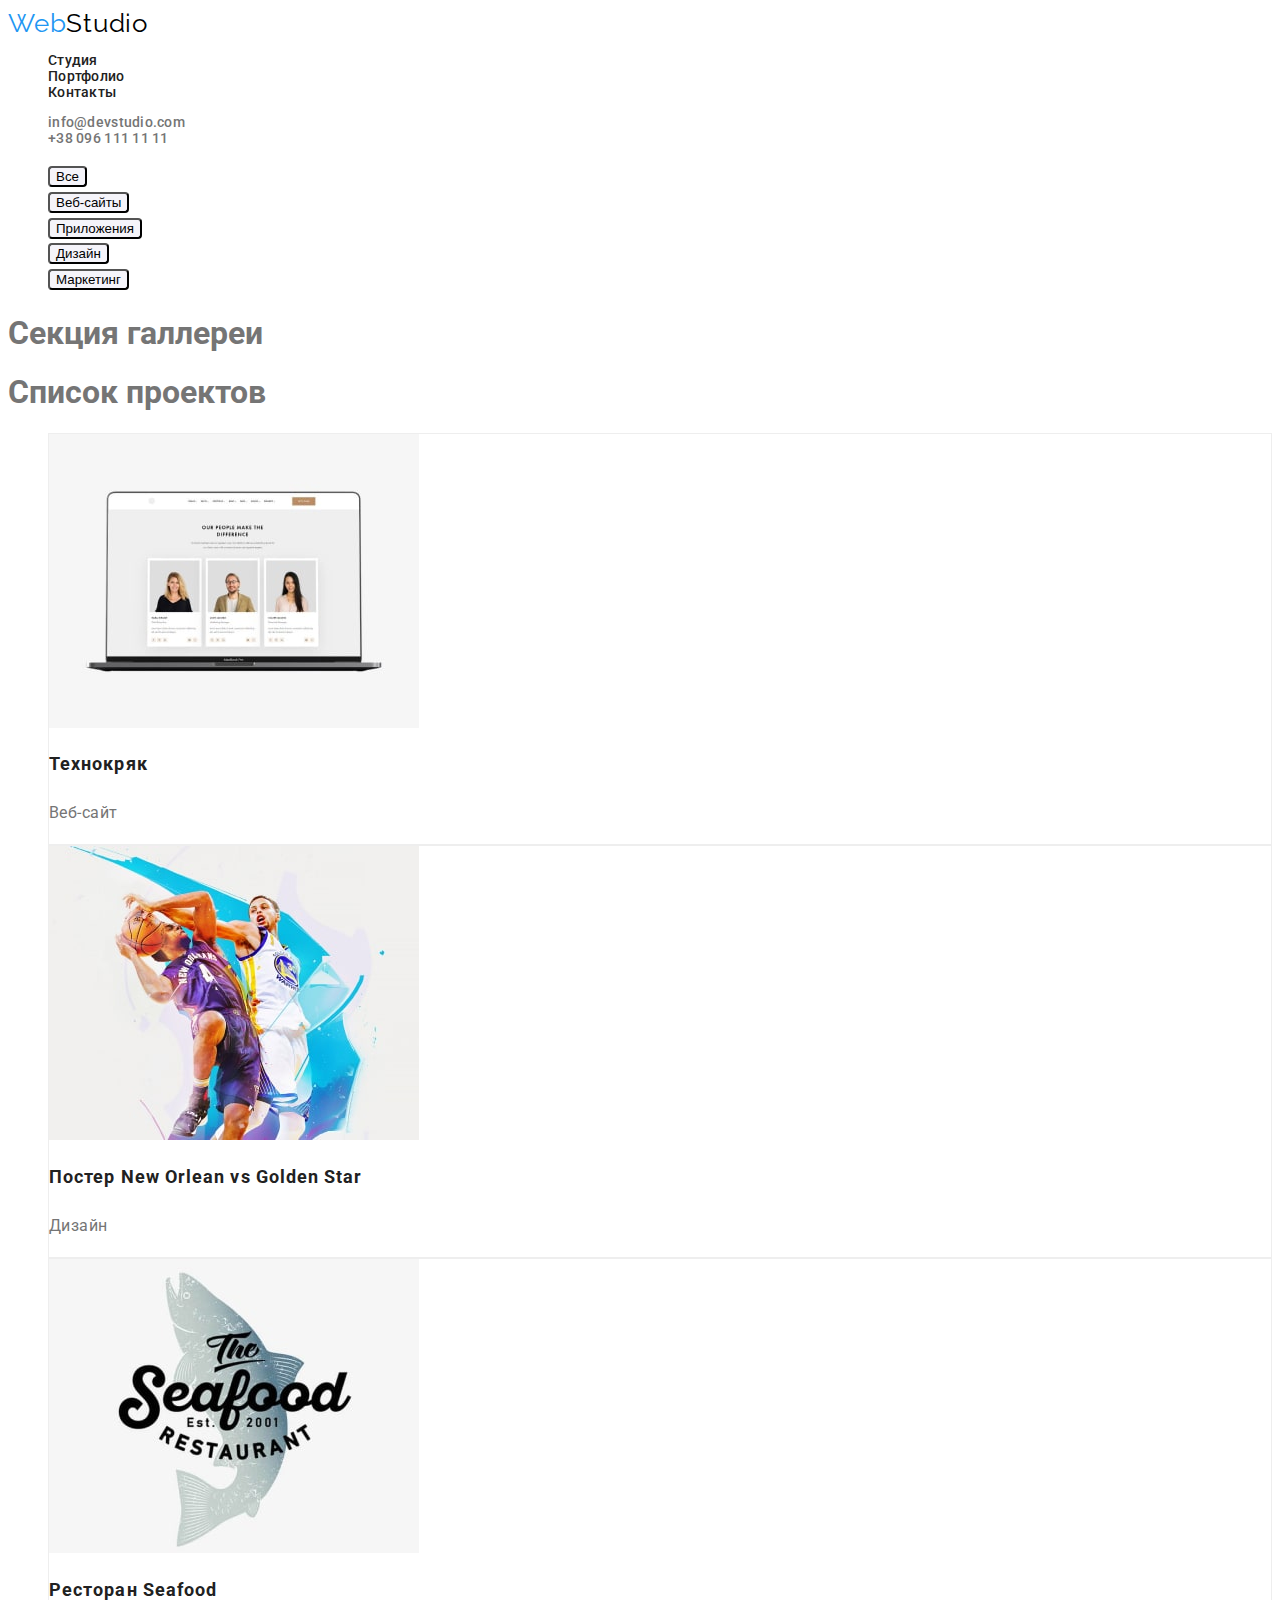
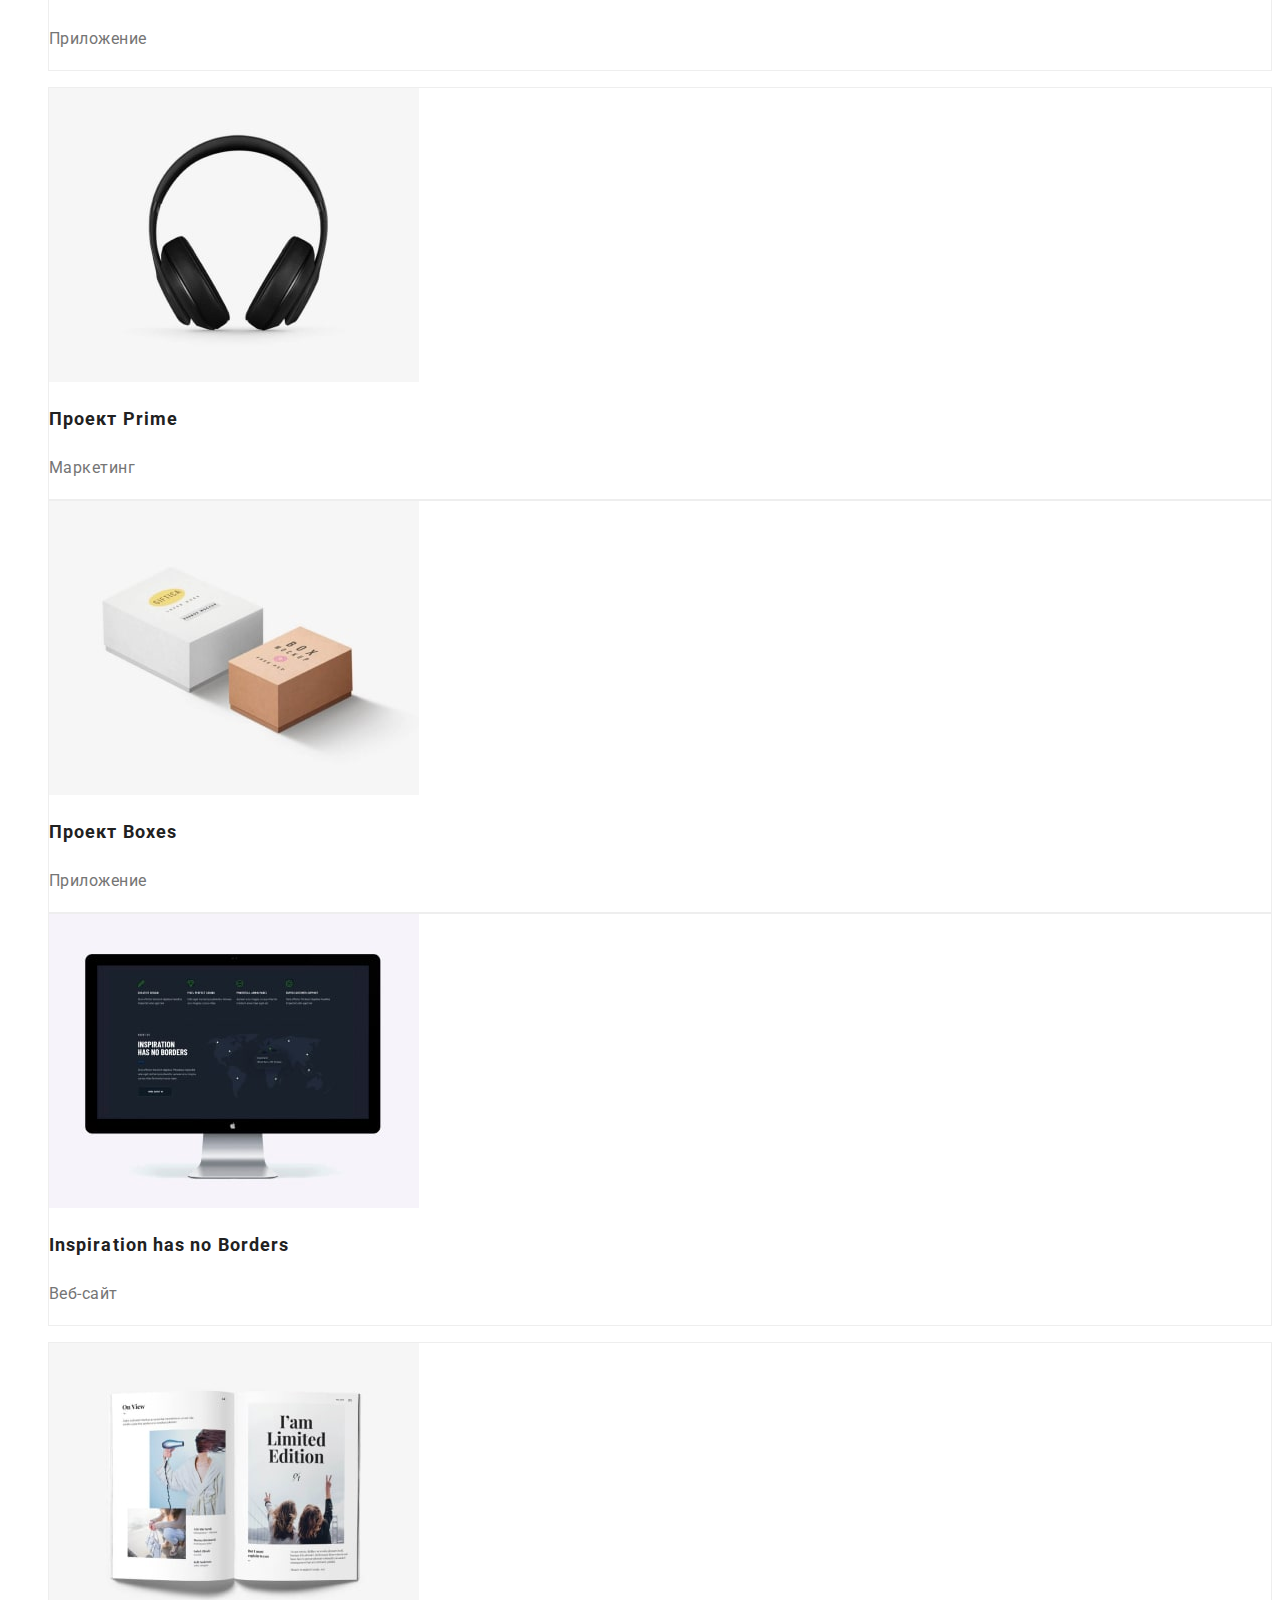
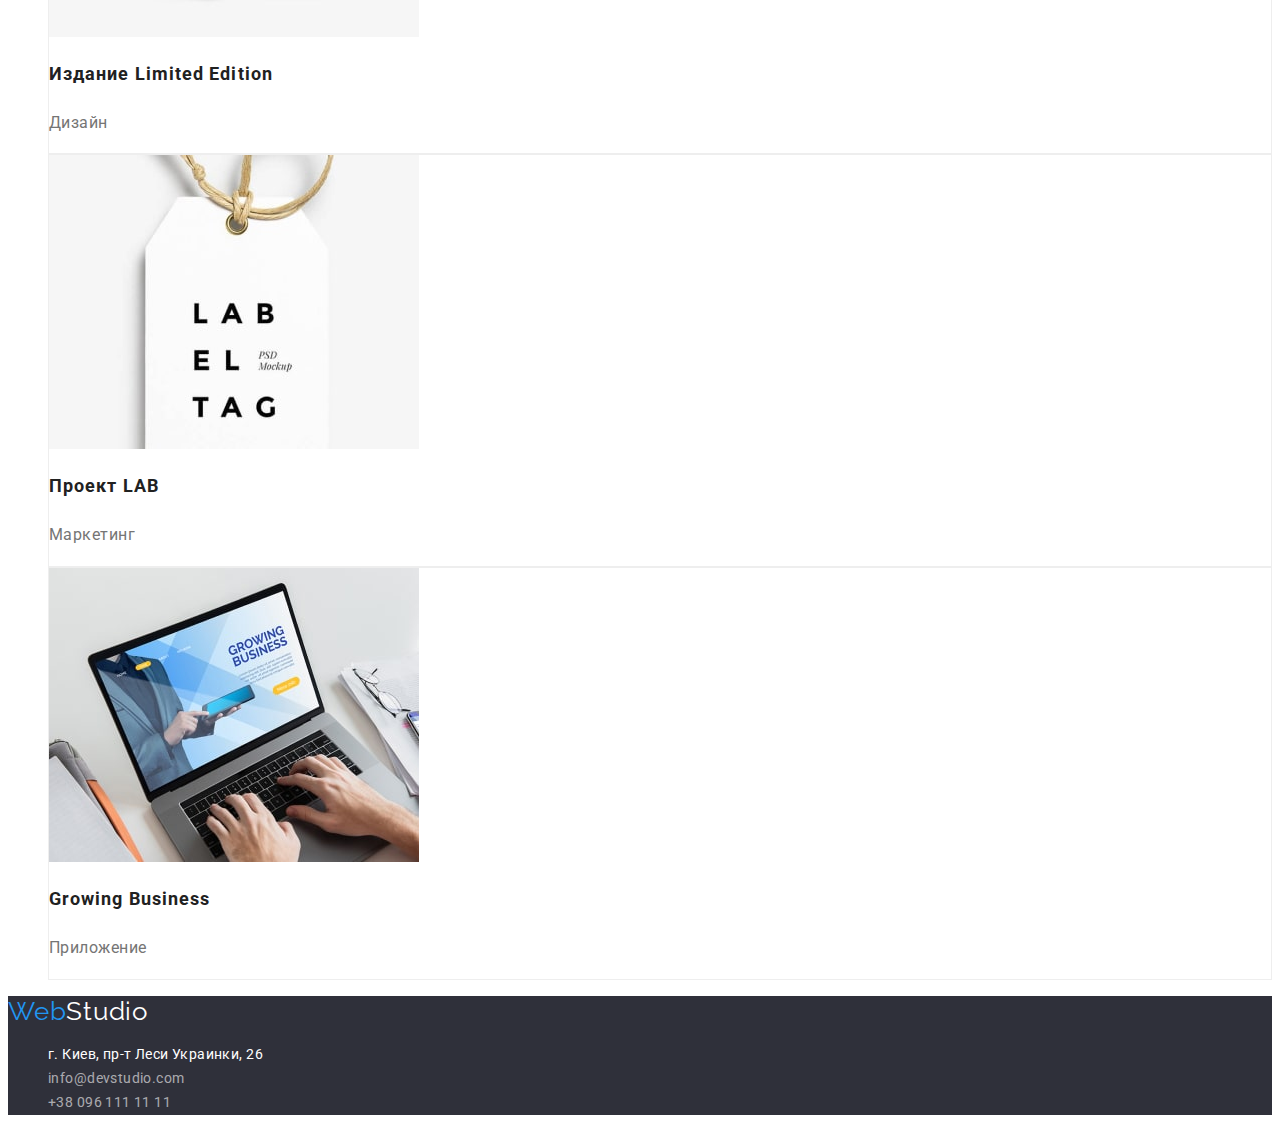
==== portfolio.html @ 2883ac72 "Add files via upload" ====
<!DOCTYPE html>
<html lang="ru">
<head>
    <meta charset="UTF-8">
    <meta http-equiv="X-UA-Compatible" content="IE=edge">
    <meta name="viewport" content="width=device-width, initial-scale=1.0">
    <link rel="preconnect" href="https://fonts.googleapis.com">
    <link rel="preconnect" href="https://fonts.gstatic.com" crossorigin>
    <link href="https://fonts.googleapis.com/css2?family=Raleway:wght@700&family=Roboto:wght@400;500;700;900&display=swap"
        rel="stylesheet">
    <link rel="stylesheet" href="./css/styles.css" />
    <title>Document</title>
</head>
<body>
    <header class="heder">
    
        <a class="logo-web">Web<span class="logo-studio">Studio</span></a>
        <nav class="heder-nav">
            <ul class="heder-list">
                <li class="heder-item"><a href="./index.html">Студия</a></li>
                <li class="heder-item"><a href="./portfolio.html">Портфолио</a></li>
                <li class="heder-item"><a href="">Контакты</a></li>
            </ul>
        </nav>
        <ul class="heder-link">
            <li class="heder-link-item"> <a href="mailto:info@devstudio.com">info@devstudio.com</a> </li>
            <li class="heder-link-item"> <a href="tel:+380961111111">+38 096 111 11 11</a> </li>
        </ul>
    
    
    </header>
    <main>
        <section class="section-option">
        <ul class="option-list">
            <li class="option-item"><button class="option-btn" type="button">Все</button></li>
            <li class="option-item"><button class="option-btn" type="button">Веб-сайты</button></li>
            <li class="option-item"><button class="option-btn" type="button">Приложения</button></li>
            <li class="option-item"><button class="option-btn" type="button">Дизайн</button></li>
            <li class="option-item"><button class="option-btn" type="button">Маркетинг</button></li>
        </ul>

        <h1 class="section-gallery">Секция галлереи</h1>
          <h1 class="gallery-pre-title">Список проектов</h1>
          <ul class="gallery-list">
              <li class="gallery-item">
                  <img src="./images/img8.jpg" alt=""  width="370" height="294">
                      <h2 class="gallery-title">Технокряк</h2>
                      <p class="gallery-text">Веб-сайт</p>
              </li>
              <li class="gallery-item">
                  <img src="./images/img9.jpg" alt=""  width="370" height="294">
                      <h2 class="gallery-title">Постер New Orlean vs Golden Star</h2>
                      <p class="gallery-text">Дизайн</p>
              </li>
              <li class="gallery-item">
                  <img src="./images/img10.jpg" alt=""  width="370" height="294">
                      <h2 class="gallery-title">Ресторан Seafood</h2>
                      <p class="gallery-text">Приложение</p>
              </li>
          </ul>

          <ul class="gallery-list">
              <li class="gallery-item">
                  <img src="./images/img11.jpg" alt=""  width="370" height="294">
                      <h2 class="gallery-title">Проект Prime</h2>
                      <p class="gallery-text">Маркетинг</p>
              </li>
              <li class="gallery-item">
                  <img src="./images/img12.jpg" alt=""  width="370" height="294">
                      <h2 class="gallery-title">Проект Boxes</h2>
                      <p class="gallery-text">Приложение</p>
              </li>
              <li class="gallery-item">
                  <img src="./images/img13.jpg" alt=""  width="370" height="294">
                      <h2 class="gallery-title">Inspiration has no Borders</h2>
                      <p class="gallery-text">Веб-сайт</p>
              </li>
          </ul>
          
          <ul class="gallery-list">
              <li class="gallery-item">
                  <img src="./images/img14.jpg" alt=""  width="370" height="294">
                  <h2 class="gallery-title">Издание Limited Edition</h2>
                  <p class="gallery-text">Дизайн</p>
              </li>
              <li class="gallery-item">
                  <img src="./images/img15.jpg" alt=""  width="370" height="294">
                  <h2 class="gallery-title">Проект LAB</h2>
                  <p class="gallery-text">Маркетинг</p>
              </li>
              <li class="gallery-item">
                  <img src="./images/img16.jpg" alt=""  width="370" height="294">
                  <h2 class="gallery-title">Growing Business</h2>
                  <p class="gallery-text">Приложение</p>
              </li>
          </ul>
        </h1>
        </section>
    </main>
    <footer class="footer">
    
        <a class="logo-web">Web<span class="logo-studio-footer">Studio</span></a>
        <ul class="footer-list">
            <li class="footer-item-maps"><a href="https://goo.gl/maps/jYuZfgV96XSUUm6t8">г. Киев, пр-т Леси Украинки, 26</a></li>
            <li class="footer-item"><a href="mailto:info@devstudio.com" class="mail">info@devstudio.com</a></li>
            <li class="footer-item"><a href="tel:+380961111111" class="tel">+38 096 111 11 11</a></li>
    
        </ul>
    
    </footer>
</body>
</html>
---- css/styles.css ----
:root {
  --main-color-white-: white;
  --main-color-black-: #212121;
  --main-color-blue-: #2196f3;
}
body {
  font-family: "Roboto", sans-serif;
  color: #757575;
}
a {
  color: unset;
  text-decoration: none;
}
ul {
  list-style: none;
}
.heder {
  background: var(--main-color-white-);
}
.logo-web {
  font-family: Raleway;
  font-size: 26px;
  line-height: 1.19;

  letter-spacing: 0.03em;

  color: var(--main-color-blue-);
}
.logo-studio {
  font-family: Raleway;
  font-size: 26px;
  line-height: 1.19;

  letter-spacing: 0.03em;

  color: black;
}
.logo-studio-footer {
  font-family: Raleway;
  font-size: 26px;
  line-height: 1.19;

  letter-spacing: 0.03em;

  color: var(--main-color-white-);
}
.heder-nav {
}
.heder-list {
  font-weight: 500;
  font-size: 14px;
  line-height: 1.14;
  letter-spacing: 0.02em;
  color: var(--main-color-black-);
}
.heder-item:hover,
.heder-item:focus {
  color: var(--main-color-blue-);
}
.heder-link {
  font-weight: 500;
  font-size: 14px;
  line-height: 1.14;
  letter-spacing: 0.02em;
}
.heder-link-item:hover,
.heder-link-item:focus {
  color: var(--main-color-blue-);
}
.section-hero {
}
.title {
  font-weight: 900;
  font-size: 44px;
  line-height: 1.36;
  text-align: center;
  letter-spacing: 0.06em;
  text-transform: uppercase;

  color: var(--main-color-white-);
  background-color: #2f303a;
}
.hero-btn {
  font-size: 16px;
  line-height: 1.87;
  display: flex;
  align-items: center;
  text-align: center;
  letter-spacing: 0.06em;

  color: var(--main-color-white-);
  background: var(--main-color-blue-);
  box-shadow: 0px 4px 4px rgba(0, 0, 0, 0.15);
  border-radius: 4px;
  cursor: pointer;
}
.section-desc {
}
.title-invis {
}
.desc-list {
}
.desc-item {
}
.desc-title {
  font-size: 14px;
  line-height: 1.14;
  letter-spacing: 0.03em;
  text-transform: uppercase;

  color: var(--main-color-black-);
}
.desc-text {
  font-size: 14px;
  line-height: 1.71;

  letter-spacing: 0.03em;
}
.section-aside {
}
.aside-title {
  font-size: 36px;
  line-height: 1.16;
  text-align: center;
  letter-spacing: 0.03em;

  color: var(--main-color-black-);
}
.aside-list {
}
.aside-item {
}
.section-team {
}
.team-title {
  font-size: 36px;
  line-height: 1.16;
  text-align: center;
  letter-spacing: 0.03em;

  color: var(--main-color-black-);
}
.team-list {
}
.team-item {
  box-shadow: 0px 1px 3px rgba(0, 0, 0, 0.12), 0px 1px 1px rgba(0, 0, 0, 0.14),
    0px 2px 1px rgba(0, 0, 0, 0.2);
  border-radius: 0px 0px 4px 4px;
}
.team-member-title {
  font-weight: 500;
  font-size: 16px;
  line-height: 1.18;

  text-align: center;
  letter-spacing: 0.03em;

  color: var(--main-color-black-);
}
.team-text {
  font-size: 16px;
  line-height: 1.18;

  text-align: center;
  letter-spacing: 0.03em;
}
.footer {
  background: #2f303a;
}
.footer-list {
}
.footer-item {
  font-size: 14px;
  line-height: 1.71;

  letter-spacing: 0.03em;

  color: rgba(255, 255, 255, 0.6);
}
.footer-item-maps {
  font-size: 14px;
  line-height: 1.71;

  letter-spacing: 0.03em;

  color: white;
}
.mail {
}
.tel {
}
.section-option {
}
.option-list {
}
.option-item {
  font-weight: 500;
  font-size: 16px;
  line-height: 1.62;

  letter-spacing: 0.03em;

  color: #212121;
}
.option-item:hover,
.option-item:focus {
  color: var(--main-color-white-);
}
.option-btn {
  background: #f5f4fa;
  border-radius: 4px;
  cursor: pointer;
}
.option-btn:hover,
.option-btn:focus {
  background: #2196f3;
  box-shadow: 0px 3px 1px rgba(0, 0, 0, 0.1), 0px 1px 2px rgba(0, 0, 0, 0.08),
    0px 2px 2px rgba(0, 0, 0, 0.12);
  border-radius: 4px;
  color: var(--main-color-white-);
  cursor: pointer;
}
.section-gallery {
}
.gallery-pre-title {
}
.gallery-list {
}
.gallery-item {
  background: var(--main-color-white-);
  border: 1px solid #eeeeee;
  box-sizing: border-box;
}
.gallery-title {
  font-size: 18px;
  line-height: 2;

  letter-spacing: 0.06em;

  color: var(--main-color-black-);
}
.gallery-text {
  font-size: 16px;
  line-height: 1.87;

  letter-spacing: 0.03em;
}
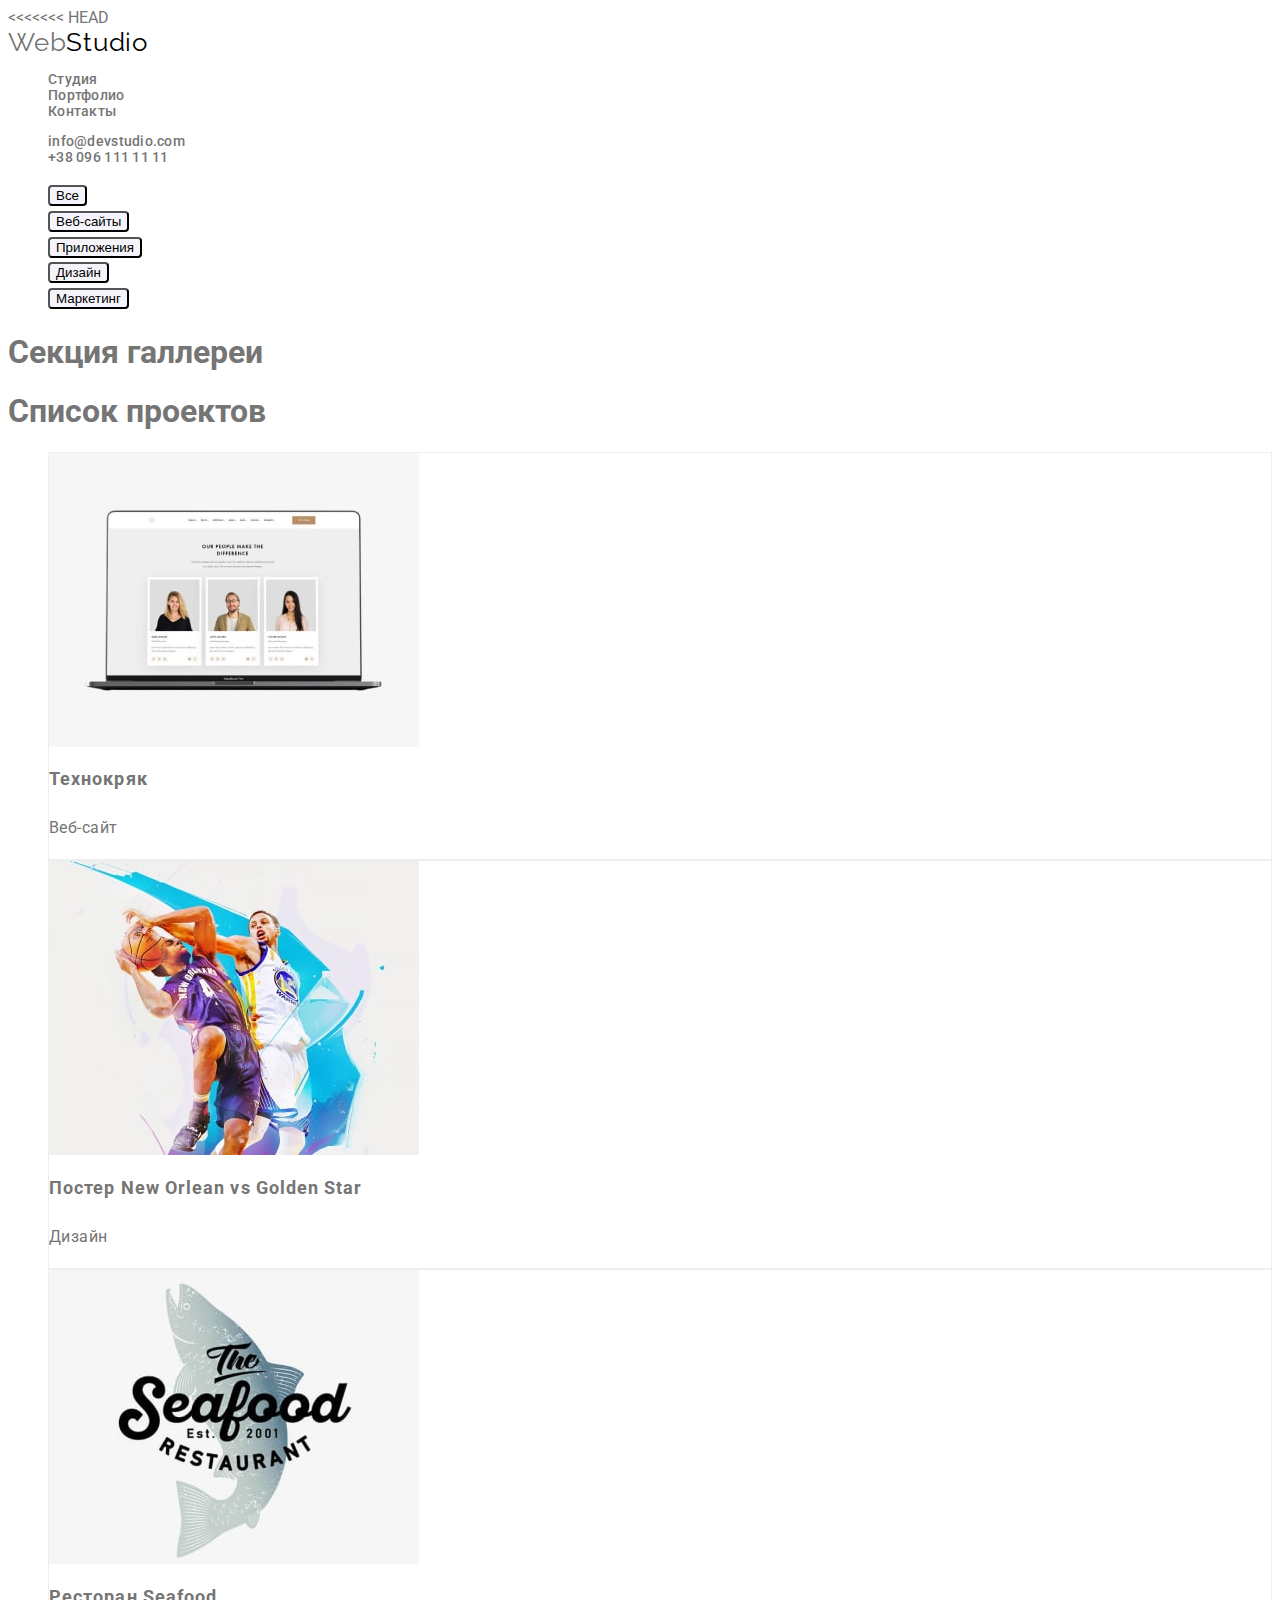
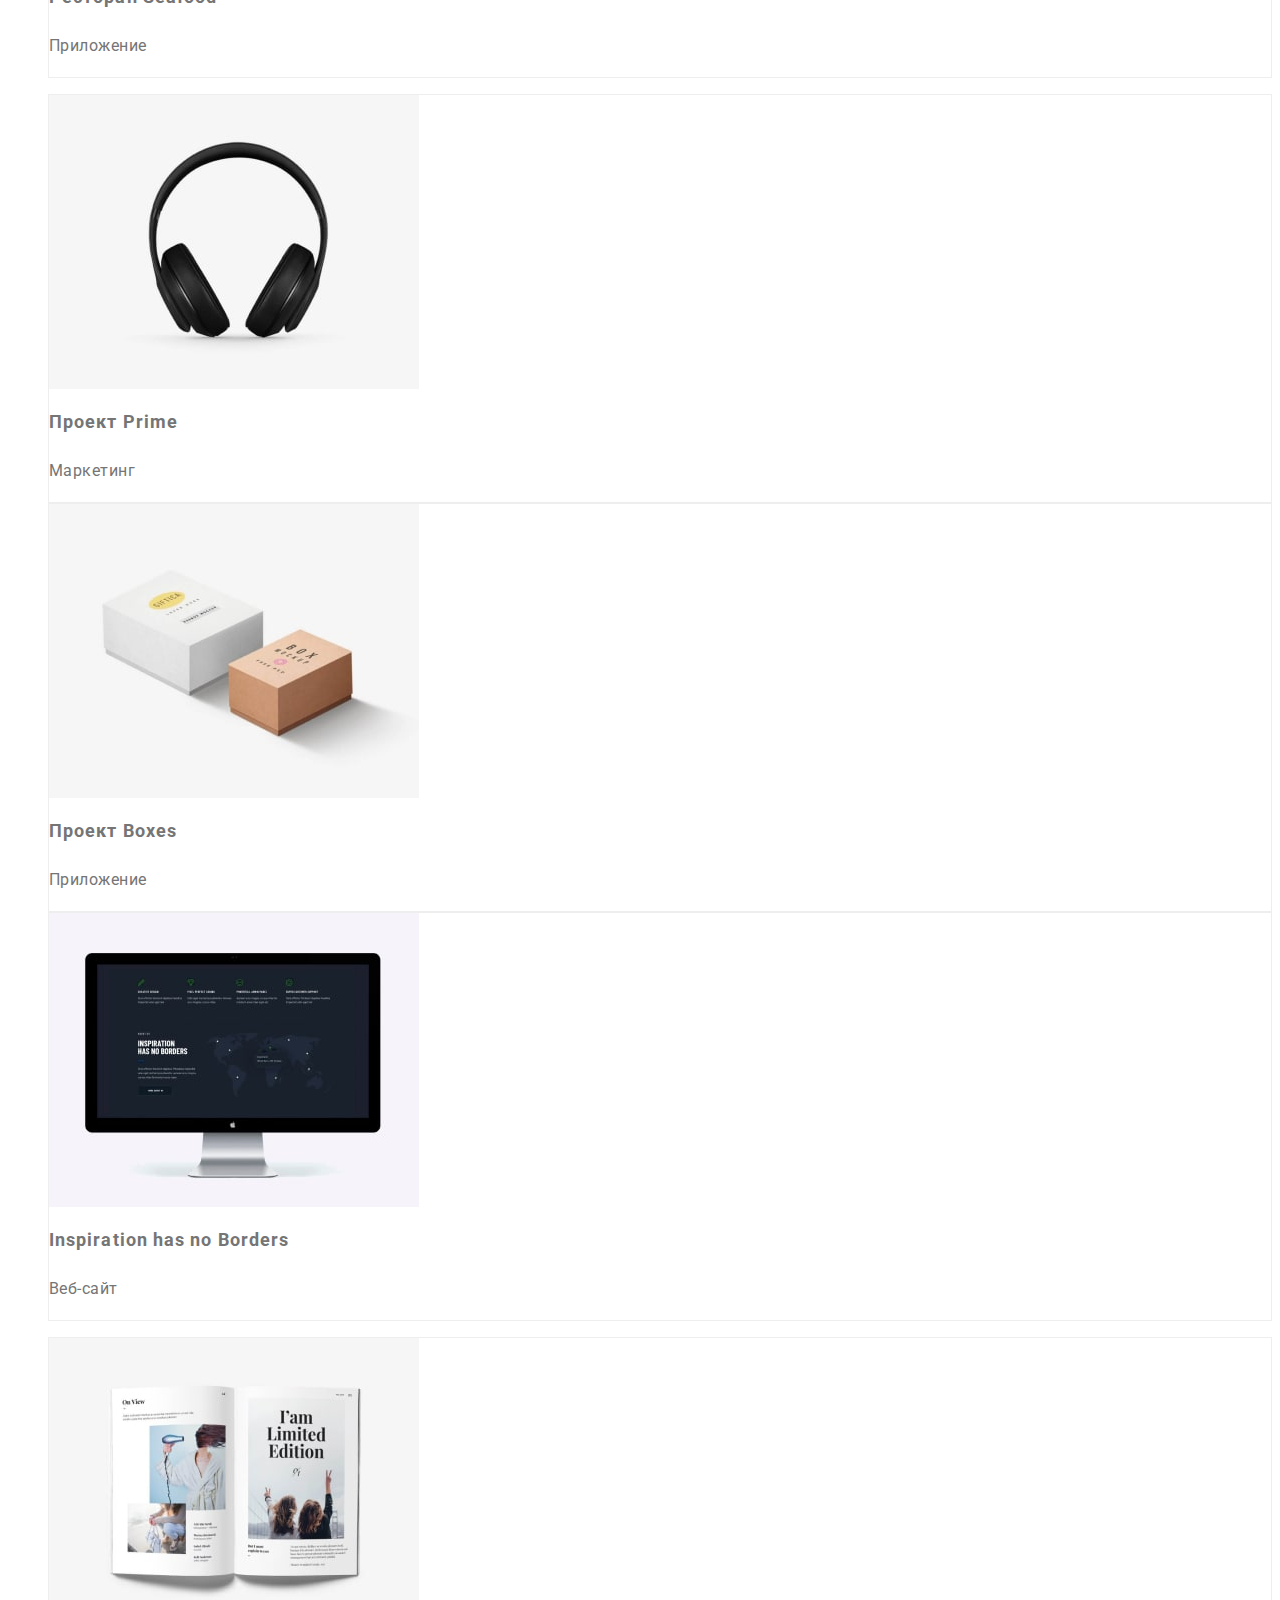
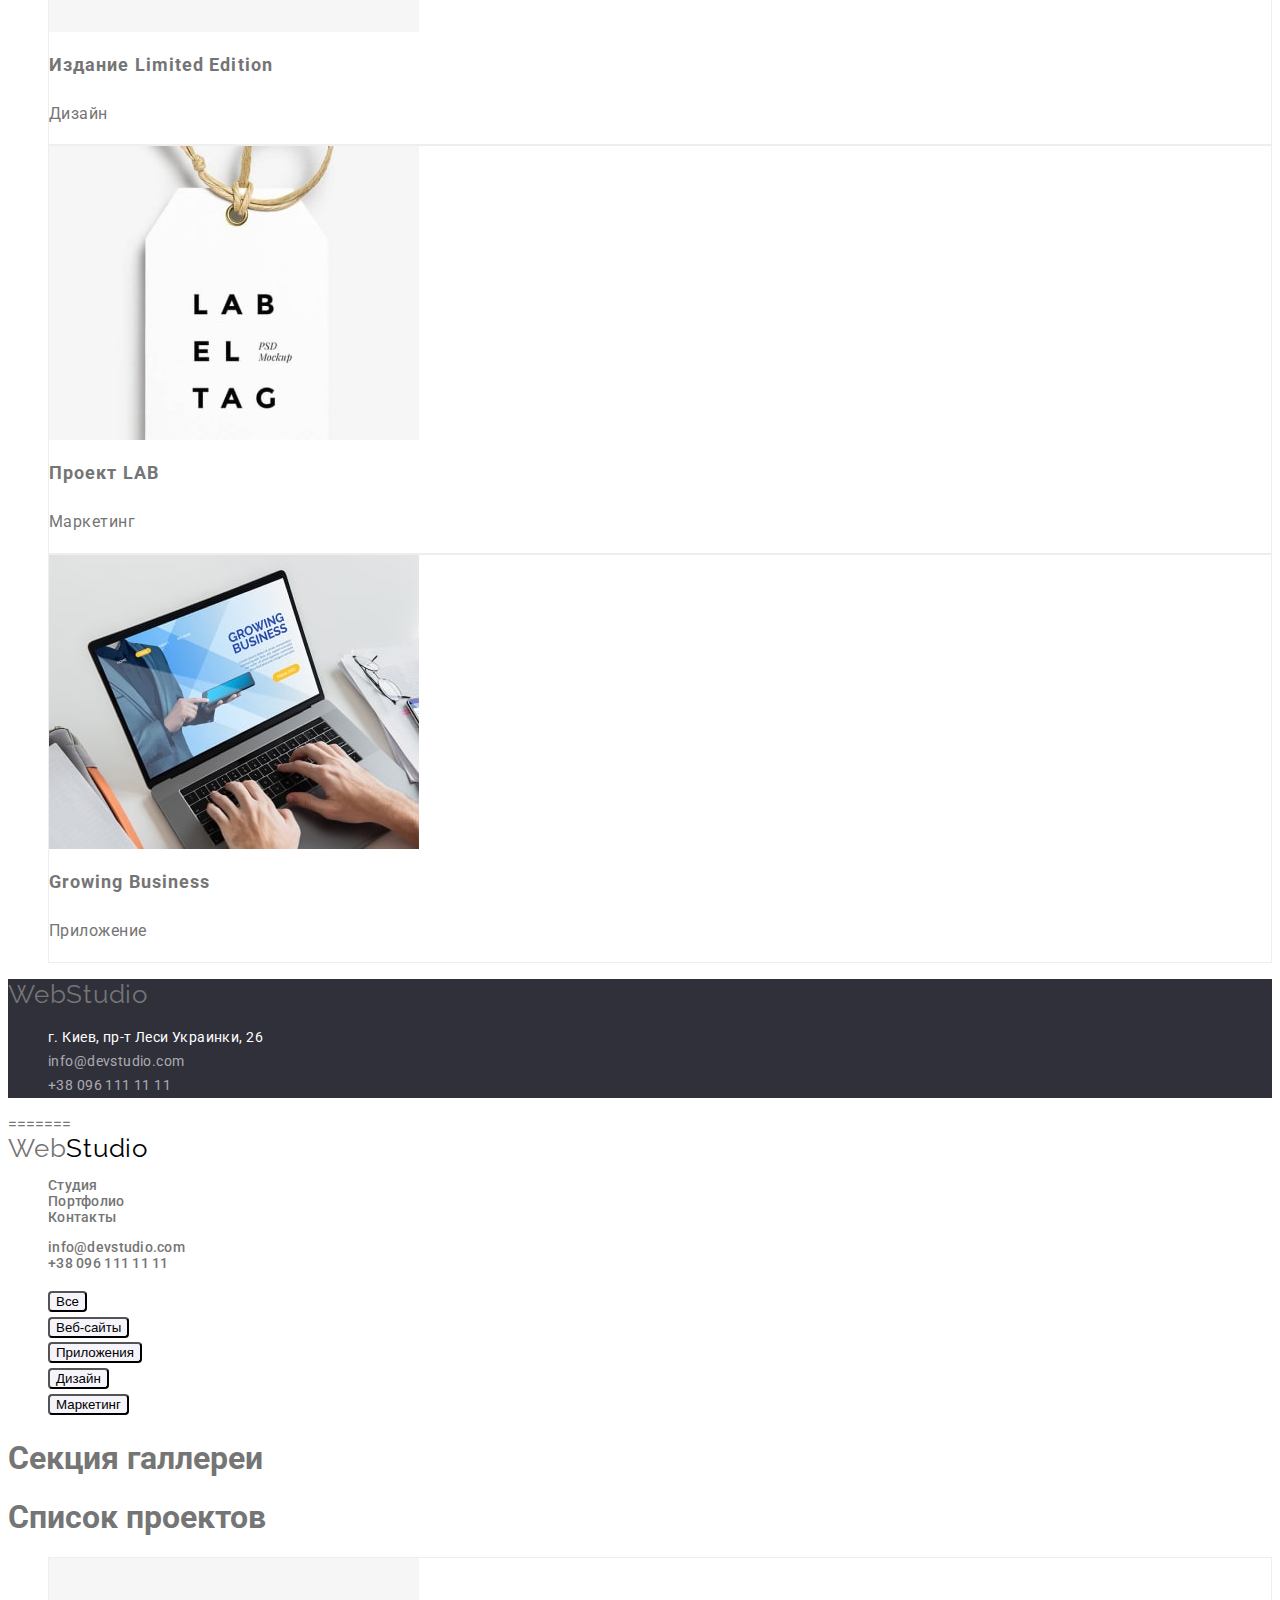
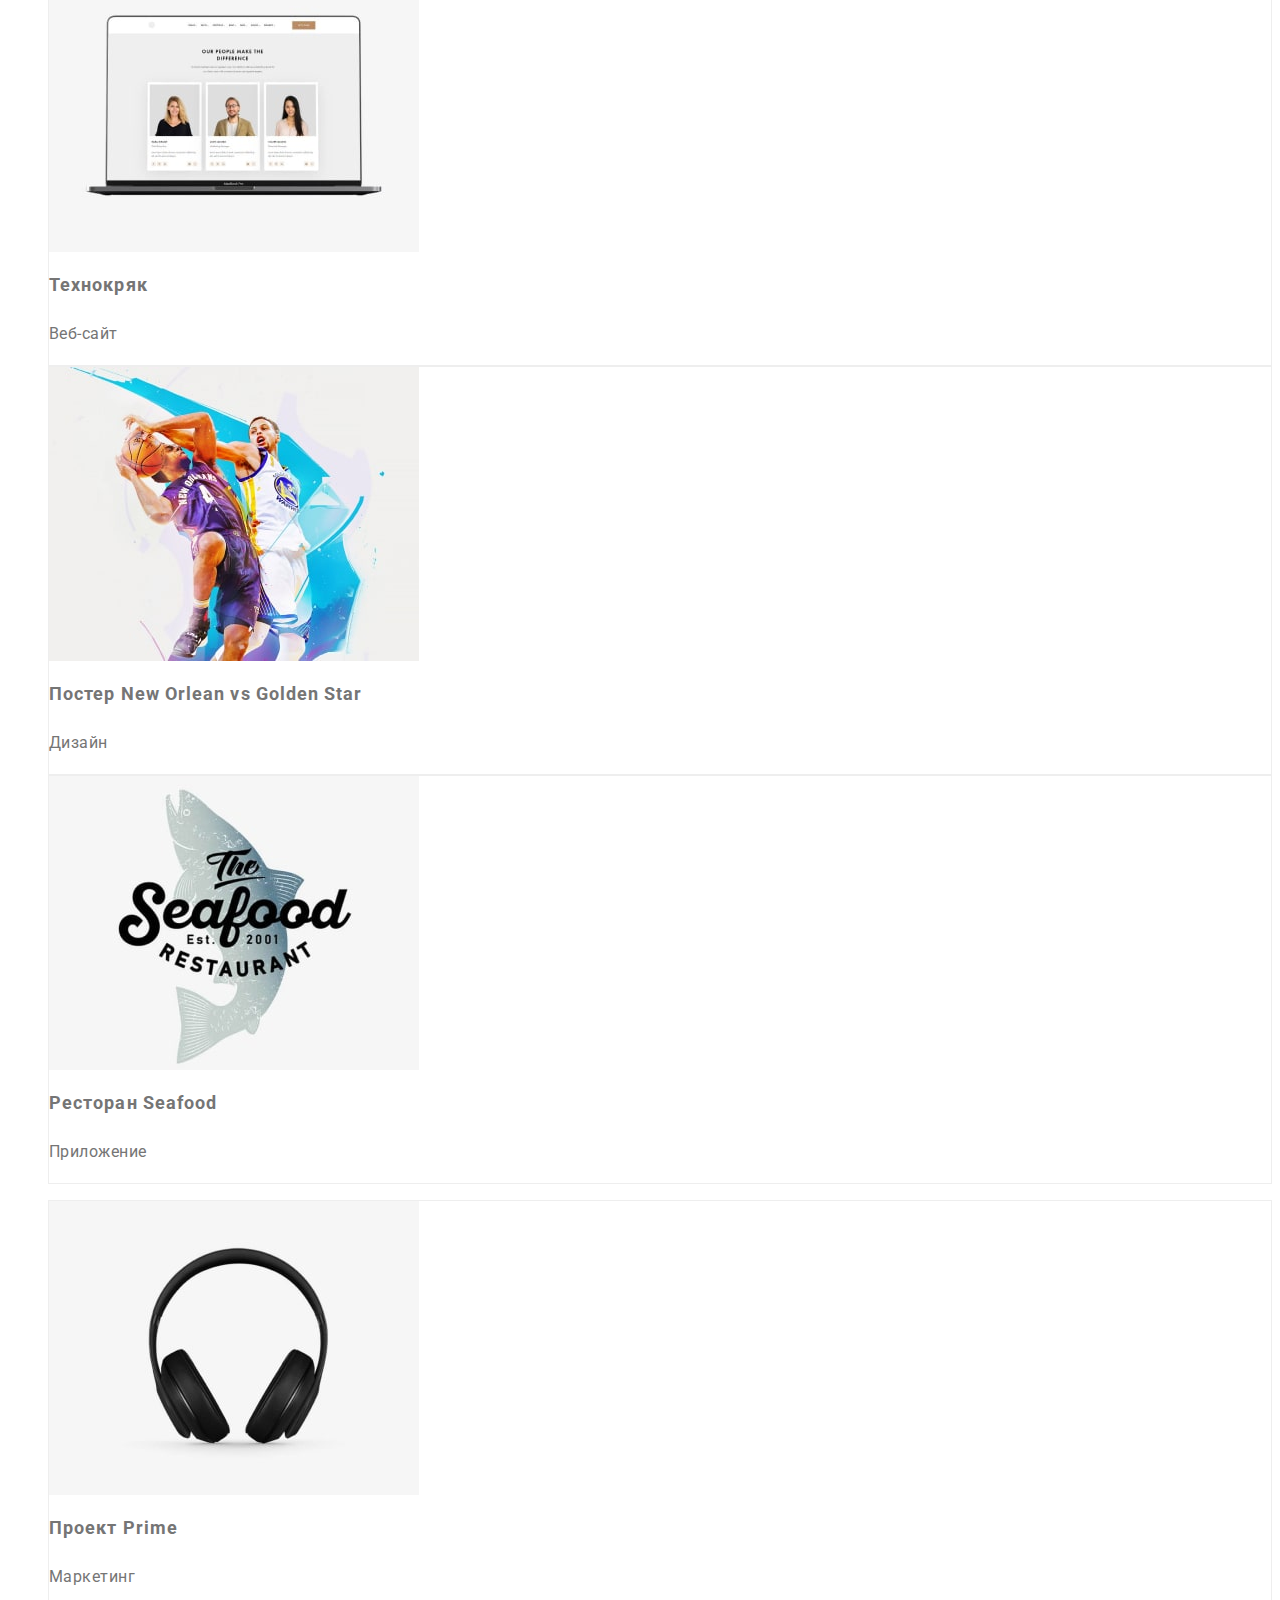
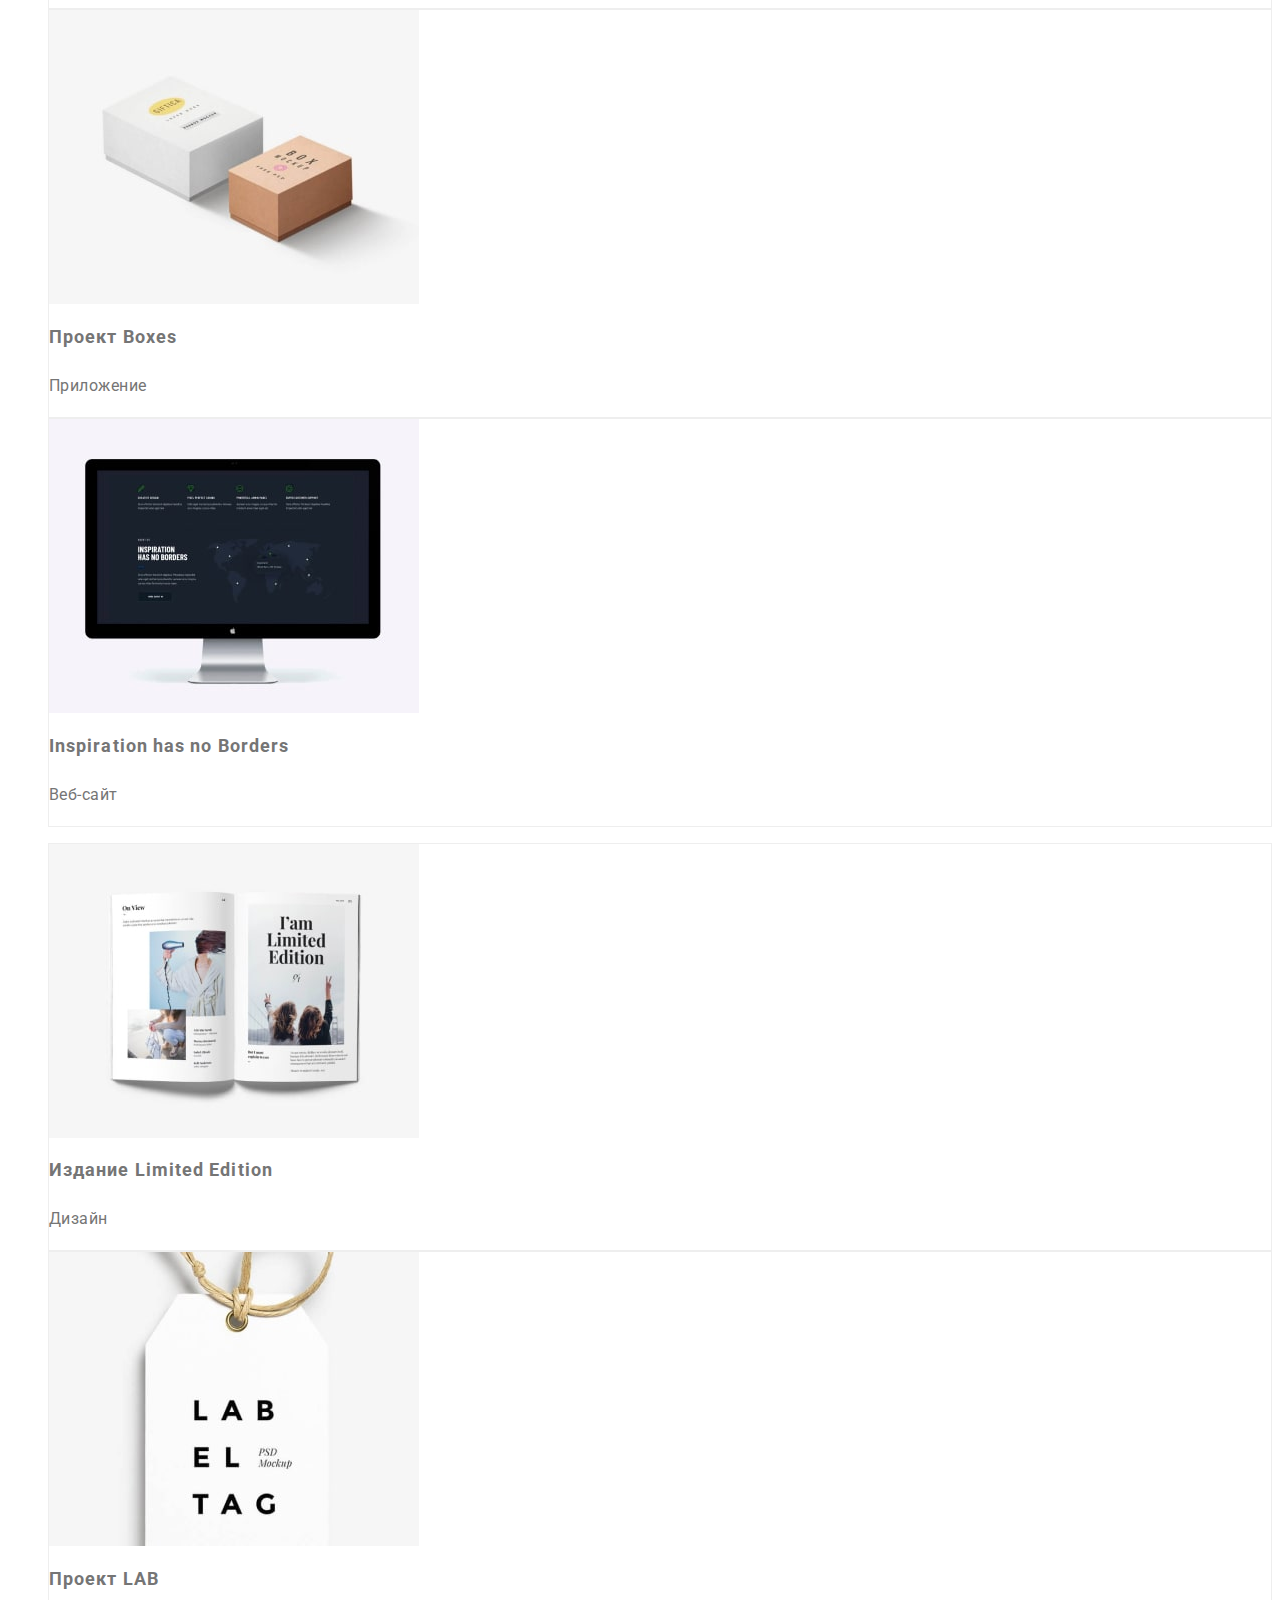
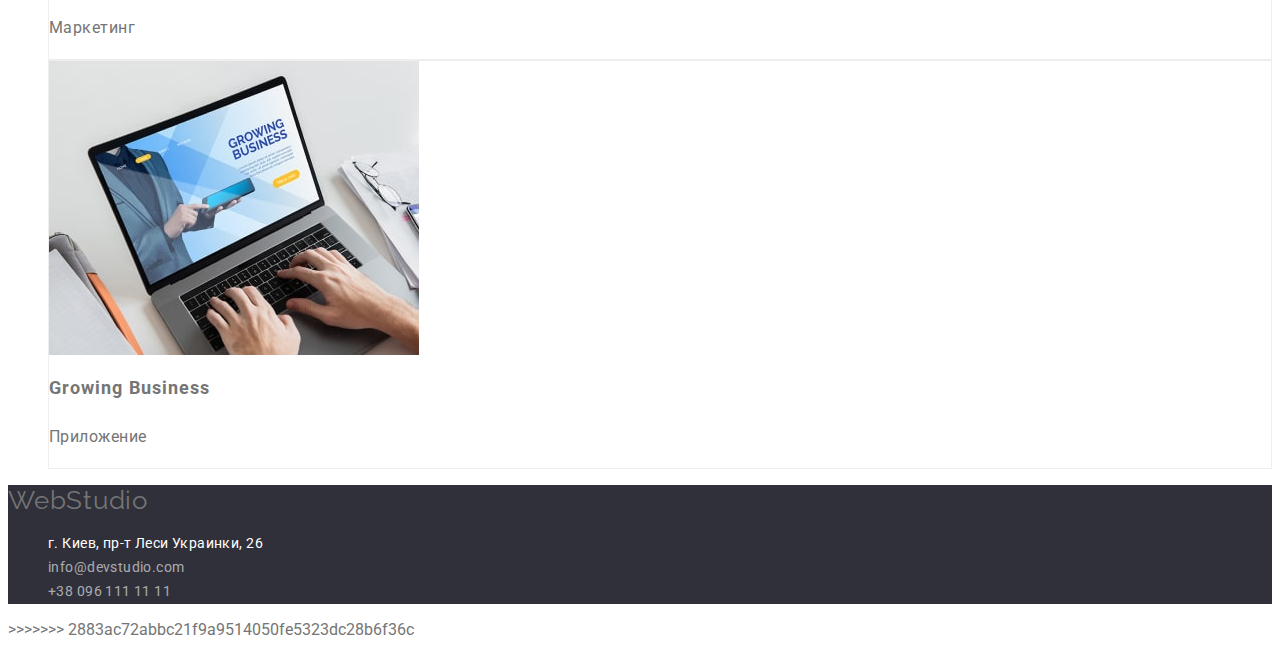
==== commit 05367ef5: "hw-v-2" ====
--- a/portfolio.html
+++ b/portfolio.html
@@ -1,112 +1,226 @@
-<!DOCTYPE html>
-<html lang="ru">
-<head>
-    <meta charset="UTF-8">
-    <meta http-equiv="X-UA-Compatible" content="IE=edge">
-    <meta name="viewport" content="width=device-width, initial-scale=1.0">
-    <link rel="preconnect" href="https://fonts.googleapis.com">
-    <link rel="preconnect" href="https://fonts.gstatic.com" crossorigin>
-    <link href="https://fonts.googleapis.com/css2?family=Raleway:wght@700&family=Roboto:wght@400;500;700;900&display=swap"
-        rel="stylesheet">
-    <link rel="stylesheet" href="./css/styles.css" />
-    <title>Document</title>
-</head>
-<body>
-    <header class="heder">
-    
-        <a class="logo-web">Web<span class="logo-studio">Studio</span></a>
-        <nav class="heder-nav">
-            <ul class="heder-list">
-                <li class="heder-item"><a href="./index.html">Студия</a></li>
-                <li class="heder-item"><a href="./portfolio.html">Портфолио</a></li>
-                <li class="heder-item"><a href="">Контакты</a></li>
-            </ul>
-        </nav>
-        <ul class="heder-link">
-            <li class="heder-link-item"> <a href="mailto:info@devstudio.com">info@devstudio.com</a> </li>
-            <li class="heder-link-item"> <a href="tel:+380961111111">+38 096 111 11 11</a> </li>
-        </ul>
-    
-    
-    </header>
-    <main>
-        <section class="section-option">
-        <ul class="option-list">
-            <li class="option-item"><button class="option-btn" type="button">Все</button></li>
-            <li class="option-item"><button class="option-btn" type="button">Веб-сайты</button></li>
-            <li class="option-item"><button class="option-btn" type="button">Приложения</button></li>
-            <li class="option-item"><button class="option-btn" type="button">Дизайн</button></li>
-            <li class="option-item"><button class="option-btn" type="button">Маркетинг</button></li>
-        </ul>
-
-        <h1 class="section-gallery">Секция галлереи</h1>
-          <h1 class="gallery-pre-title">Список проектов</h1>
-          <ul class="gallery-list">
-              <li class="gallery-item">
-                  <img src="./images/img8.jpg" alt=""  width="370" height="294">
-                      <h2 class="gallery-title">Технокряк</h2>
-                      <p class="gallery-text">Веб-сайт</p>
-              </li>
-              <li class="gallery-item">
-                  <img src="./images/img9.jpg" alt=""  width="370" height="294">
-                      <h2 class="gallery-title">Постер New Orlean vs Golden Star</h2>
-                      <p class="gallery-text">Дизайн</p>
-              </li>
-              <li class="gallery-item">
-                  <img src="./images/img10.jpg" alt=""  width="370" height="294">
-                      <h2 class="gallery-title">Ресторан Seafood</h2>
-                      <p class="gallery-text">Приложение</p>
-              </li>
-          </ul>
-
-          <ul class="gallery-list">
-              <li class="gallery-item">
-                  <img src="./images/img11.jpg" alt=""  width="370" height="294">
-                      <h2 class="gallery-title">Проект Prime</h2>
-                      <p class="gallery-text">Маркетинг</p>
-              </li>
-              <li class="gallery-item">
-                  <img src="./images/img12.jpg" alt=""  width="370" height="294">
-                      <h2 class="gallery-title">Проект Boxes</h2>
-                      <p class="gallery-text">Приложение</p>
-              </li>
-              <li class="gallery-item">
-                  <img src="./images/img13.jpg" alt=""  width="370" height="294">
-                      <h2 class="gallery-title">Inspiration has no Borders</h2>
-                      <p class="gallery-text">Веб-сайт</p>
-              </li>
-          </ul>
-          
-          <ul class="gallery-list">
-              <li class="gallery-item">
-                  <img src="./images/img14.jpg" alt=""  width="370" height="294">
-                  <h2 class="gallery-title">Издание Limited Edition</h2>
-                  <p class="gallery-text">Дизайн</p>
-              </li>
-              <li class="gallery-item">
-                  <img src="./images/img15.jpg" alt=""  width="370" height="294">
-                  <h2 class="gallery-title">Проект LAB</h2>
-                  <p class="gallery-text">Маркетинг</p>
-              </li>
-              <li class="gallery-item">
-                  <img src="./images/img16.jpg" alt=""  width="370" height="294">
-                  <h2 class="gallery-title">Growing Business</h2>
-                  <p class="gallery-text">Приложение</p>
-              </li>
-          </ul>
-        </h1>
-        </section>
-    </main>
-    <footer class="footer">
-    
-        <a class="logo-web">Web<span class="logo-studio-footer">Studio</span></a>
-        <ul class="footer-list">
-            <li class="footer-item-maps"><a href="https://goo.gl/maps/jYuZfgV96XSUUm6t8">г. Киев, пр-т Леси Украинки, 26</a></li>
-            <li class="footer-item"><a href="mailto:info@devstudio.com" class="mail">info@devstudio.com</a></li>
-            <li class="footer-item"><a href="tel:+380961111111" class="tel">+38 096 111 11 11</a></li>
-    
-        </ul>
-    
-    </footer>
-</body>
+<<<<<<< HEAD
+<!DOCTYPE html>
+<html lang="ru">
+<head>
+    <meta charset="UTF-8">
+    <meta http-equiv="X-UA-Compatible" content="IE=edge">
+    <meta name="viewport" content="width=device-width, initial-scale=1.0">
+    <link rel="preconnect" href="https://fonts.googleapis.com">
+    <link rel="preconnect" href="https://fonts.gstatic.com" crossorigin>
+    <link href="https://fonts.googleapis.com/css2?family=Raleway:wght@700&family=Roboto:wght@400;500;700;900&display=swap"
+        rel="stylesheet">
+    <link rel="stylesheet" href="./css/styles.css" />
+    <title>Document</title>
+</head>
+<body>
+    <header class="heder">
+    
+        <a class="logo-web">Web<span class="logo-studio">Studio</span></a>
+        <nav class="heder-nav">
+            <ul class="heder-list">
+                <li class="heder-item"><a href="./index.html">Студия</a></li>
+                <li class="heder-item"><a href="./portfolio.html">Портфолио</a></li>
+                <li class="heder-item"><a href="">Контакты</a></li>
+            </ul>
+        </nav>
+        <ul class="heder-link">
+            <li class="heder-link-item"> <a href="mailto:info@devstudio.com">info@devstudio.com</a> </li>
+            <li class="heder-link-item"> <a href="tel:+380961111111">+38 096 111 11 11</a> </li>
+        </ul>
+    
+    
+    </header>
+    <main>
+        <section class="section-option">
+        <ul class="option-list">
+            <li class="option-item"><button class="option-btn" type="button">Все</button></li>
+            <li class="option-item"><button class="option-btn" type="button">Веб-сайты</button></li>
+            <li class="option-item"><button class="option-btn" type="button">Приложения</button></li>
+            <li class="option-item"><button class="option-btn" type="button">Дизайн</button></li>
+            <li class="option-item"><button class="option-btn" type="button">Маркетинг</button></li>
+        </ul>
+
+        <h1 class="section-gallery">Секция галлереи</h1>
+          <h1 class="gallery-pre-title">Список проектов</h1>
+          <ul class="gallery-list">
+              <li class="gallery-item">
+                  <img src="./images/img8.jpg" alt=""  width="370" height="294">
+                      <h2 class="gallery-title">Технокряк</h2>
+                      <p class="gallery-text">Веб-сайт</p>
+              </li>
+              <li class="gallery-item">
+                  <img src="./images/img9.jpg" alt=""  width="370" height="294">
+                      <h2 class="gallery-title">Постер New Orlean vs Golden Star</h2>
+                      <p class="gallery-text">Дизайн</p>
+              </li>
+              <li class="gallery-item">
+                  <img src="./images/img10.jpg" alt=""  width="370" height="294">
+                      <h2 class="gallery-title">Ресторан Seafood</h2>
+                      <p class="gallery-text">Приложение</p>
+              </li>
+          </ul>
+
+          <ul class="gallery-list">
+              <li class="gallery-item">
+                  <img src="./images/img11.jpg" alt=""  width="370" height="294">
+                      <h2 class="gallery-title">Проект Prime</h2>
+                      <p class="gallery-text">Маркетинг</p>
+              </li>
+              <li class="gallery-item">
+                  <img src="./images/img12.jpg" alt=""  width="370" height="294">
+                      <h2 class="gallery-title">Проект Boxes</h2>
+                      <p class="gallery-text">Приложение</p>
+              </li>
+              <li class="gallery-item">
+                  <img src="./images/img13.jpg" alt=""  width="370" height="294">
+                      <h2 class="gallery-title">Inspiration has no Borders</h2>
+                      <p class="gallery-text">Веб-сайт</p>
+              </li>
+          </ul>
+          
+          <ul class="gallery-list">
+              <li class="gallery-item">
+                  <img src="./images/img14.jpg" alt=""  width="370" height="294">
+                  <h2 class="gallery-title">Издание Limited Edition</h2>
+                  <p class="gallery-text">Дизайн</p>
+              </li>
+              <li class="gallery-item">
+                  <img src="./images/img15.jpg" alt=""  width="370" height="294">
+                  <h2 class="gallery-title">Проект LAB</h2>
+                  <p class="gallery-text">Маркетинг</p>
+              </li>
+              <li class="gallery-item">
+                  <img src="./images/img16.jpg" alt=""  width="370" height="294">
+                  <h2 class="gallery-title">Growing Business</h2>
+                  <p class="gallery-text">Приложение</p>
+              </li>
+          </ul>
+        </h1>
+        </section>
+    </main>
+    <footer class="footer">
+    
+        <a class="logo-web">Web<span class="logo-studio-footer">Studio</span></a>
+        <ul class="footer-list">
+            <li class="footer-item-maps"><a href="https://goo.gl/maps/jYuZfgV96XSUUm6t8">г. Киев, пр-т Леси Украинки, 26</a></li>
+            <li class="footer-item"><a href="mailto:info@devstudio.com" class="mail">info@devstudio.com</a></li>
+            <li class="footer-item"><a href="tel:+380961111111" class="tel">+38 096 111 11 11</a></li>
+    
+        </ul>
+    
+    </footer>
+</body>
+=======
+<!DOCTYPE html>
+<html lang="ru">
+<head>
+    <meta charset="UTF-8">
+    <meta http-equiv="X-UA-Compatible" content="IE=edge">
+    <meta name="viewport" content="width=device-width, initial-scale=1.0">
+    <link rel="preconnect" href="https://fonts.googleapis.com">
+    <link rel="preconnect" href="https://fonts.gstatic.com" crossorigin>
+    <link href="https://fonts.googleapis.com/css2?family=Raleway:wght@700&family=Roboto:wght@400;500;700;900&display=swap"
+        rel="stylesheet">
+    <link rel="stylesheet" href="./css/styles.css" />
+    <title>Document</title>
+</head>
+<body>
+    <header class="heder">
+    
+        <a class="logo-web">Web<span class="logo-studio">Studio</span></a>
+        <nav class="heder-nav">
+            <ul class="heder-list">
+                <li class="heder-item"><a href="./index.html">Студия</a></li>
+                <li class="heder-item"><a href="./portfolio.html">Портфолио</a></li>
+                <li class="heder-item"><a href="">Контакты</a></li>
+            </ul>
+        </nav>
+        <ul class="heder-link">
+            <li class="heder-link-item"> <a href="mailto:info@devstudio.com">info@devstudio.com</a> </li>
+            <li class="heder-link-item"> <a href="tel:+380961111111">+38 096 111 11 11</a> </li>
+        </ul>
+    
+    
+    </header>
+    <main>
+        <section class="section-option">
+        <ul class="option-list">
+            <li class="option-item"><button class="option-btn" type="button">Все</button></li>
+            <li class="option-item"><button class="option-btn" type="button">Веб-сайты</button></li>
+            <li class="option-item"><button class="option-btn" type="button">Приложения</button></li>
+            <li class="option-item"><button class="option-btn" type="button">Дизайн</button></li>
+            <li class="option-item"><button class="option-btn" type="button">Маркетинг</button></li>
+        </ul>
+
+        <h1 class="section-gallery">Секция галлереи</h1>
+          <h1 class="gallery-pre-title">Список проектов</h1>
+          <ul class="gallery-list">
+              <li class="gallery-item">
+                  <img src="./images/img8.jpg" alt=""  width="370" height="294">
+                      <h2 class="gallery-title">Технокряк</h2>
+                      <p class="gallery-text">Веб-сайт</p>
+              </li>
+              <li class="gallery-item">
+                  <img src="./images/img9.jpg" alt=""  width="370" height="294">
+                      <h2 class="gallery-title">Постер New Orlean vs Golden Star</h2>
+                      <p class="gallery-text">Дизайн</p>
+              </li>
+              <li class="gallery-item">
+                  <img src="./images/img10.jpg" alt=""  width="370" height="294">
+                      <h2 class="gallery-title">Ресторан Seafood</h2>
+                      <p class="gallery-text">Приложение</p>
+              </li>
+          </ul>
+
+          <ul class="gallery-list">
+              <li class="gallery-item">
+                  <img src="./images/img11.jpg" alt=""  width="370" height="294">
+                      <h2 class="gallery-title">Проект Prime</h2>
+                      <p class="gallery-text">Маркетинг</p>
+              </li>
+              <li class="gallery-item">
+                  <img src="./images/img12.jpg" alt=""  width="370" height="294">
+                      <h2 class="gallery-title">Проект Boxes</h2>
+                      <p class="gallery-text">Приложение</p>
+              </li>
+              <li class="gallery-item">
+                  <img src="./images/img13.jpg" alt=""  width="370" height="294">
+                      <h2 class="gallery-title">Inspiration has no Borders</h2>
+                      <p class="gallery-text">Веб-сайт</p>
+              </li>
+          </ul>
+          
+          <ul class="gallery-list">
+              <li class="gallery-item">
+                  <img src="./images/img14.jpg" alt=""  width="370" height="294">
+                  <h2 class="gallery-title">Издание Limited Edition</h2>
+                  <p class="gallery-text">Дизайн</p>
+              </li>
+              <li class="gallery-item">
+                  <img src="./images/img15.jpg" alt=""  width="370" height="294">
+                  <h2 class="gallery-title">Проект LAB</h2>
+                  <p class="gallery-text">Маркетинг</p>
+              </li>
+              <li class="gallery-item">
+                  <img src="./images/img16.jpg" alt=""  width="370" height="294">
+                  <h2 class="gallery-title">Growing Business</h2>
+                  <p class="gallery-text">Приложение</p>
+              </li>
+          </ul>
+        </h1>
+        </section>
+    </main>
+    <footer class="footer">
+    
+        <a class="logo-web">Web<span class="logo-studio-footer">Studio</span></a>
+        <ul class="footer-list">
+            <li class="footer-item-maps"><a href="https://goo.gl/maps/jYuZfgV96XSUUm6t8">г. Киев, пр-т Леси Украинки, 26</a></li>
+            <li class="footer-item"><a href="mailto:info@devstudio.com" class="mail">info@devstudio.com</a></li>
+            <li class="footer-item"><a href="tel:+380961111111" class="tel">+38 096 111 11 11</a></li>
+    
+        </ul>
+    
+    </footer>
+</body>
+>>>>>>> 2883ac72abbc21f9a9514050fe5323dc28b6f36c
 </html>--- a/css/styles.css
+++ b/css/styles.css
@@ -1,247 +1,497 @@
-:root {
-  --main-color-white-: white;
-  --main-color-black-: #212121;
-  --main-color-blue-: #2196f3;
-}
-body {
-  font-family: "Roboto", sans-serif;
-  color: #757575;
-}
-a {
-  color: unset;
-  text-decoration: none;
-}
-ul {
-  list-style: none;
-}
-.heder {
-  background: var(--main-color-white-);
-}
-.logo-web {
-  font-family: Raleway;
-  font-size: 26px;
-  line-height: 1.19;
-
-  letter-spacing: 0.03em;
-
-  color: var(--main-color-blue-);
-}
-.logo-studio {
-  font-family: Raleway;
-  font-size: 26px;
-  line-height: 1.19;
-
-  letter-spacing: 0.03em;
-
-  color: black;
-}
-.logo-studio-footer {
-  font-family: Raleway;
-  font-size: 26px;
-  line-height: 1.19;
-
-  letter-spacing: 0.03em;
-
-  color: var(--main-color-white-);
-}
-.heder-nav {
-}
-.heder-list {
-  font-weight: 500;
-  font-size: 14px;
-  line-height: 1.14;
-  letter-spacing: 0.02em;
-  color: var(--main-color-black-);
-}
-.heder-item:hover,
-.heder-item:focus {
-  color: var(--main-color-blue-);
-}
-.heder-link {
-  font-weight: 500;
-  font-size: 14px;
-  line-height: 1.14;
-  letter-spacing: 0.02em;
-}
-.heder-link-item:hover,
-.heder-link-item:focus {
-  color: var(--main-color-blue-);
-}
-.section-hero {
-}
-.title {
-  font-weight: 900;
-  font-size: 44px;
-  line-height: 1.36;
-  text-align: center;
-  letter-spacing: 0.06em;
-  text-transform: uppercase;
-
-  color: var(--main-color-white-);
-  background-color: #2f303a;
-}
-.hero-btn {
-  font-size: 16px;
-  line-height: 1.87;
-  display: flex;
-  align-items: center;
-  text-align: center;
-  letter-spacing: 0.06em;
-
-  color: var(--main-color-white-);
-  background: var(--main-color-blue-);
-  box-shadow: 0px 4px 4px rgba(0, 0, 0, 0.15);
-  border-radius: 4px;
-  cursor: pointer;
-}
-.section-desc {
-}
-.title-invis {
-}
-.desc-list {
-}
-.desc-item {
-}
-.desc-title {
-  font-size: 14px;
-  line-height: 1.14;
-  letter-spacing: 0.03em;
-  text-transform: uppercase;
-
-  color: var(--main-color-black-);
-}
-.desc-text {
-  font-size: 14px;
-  line-height: 1.71;
-
-  letter-spacing: 0.03em;
-}
-.section-aside {
-}
-.aside-title {
-  font-size: 36px;
-  line-height: 1.16;
-  text-align: center;
-  letter-spacing: 0.03em;
-
-  color: var(--main-color-black-);
-}
-.aside-list {
-}
-.aside-item {
-}
-.section-team {
-}
-.team-title {
-  font-size: 36px;
-  line-height: 1.16;
-  text-align: center;
-  letter-spacing: 0.03em;
-
-  color: var(--main-color-black-);
-}
-.team-list {
-}
-.team-item {
-  box-shadow: 0px 1px 3px rgba(0, 0, 0, 0.12), 0px 1px 1px rgba(0, 0, 0, 0.14),
-    0px 2px 1px rgba(0, 0, 0, 0.2);
-  border-radius: 0px 0px 4px 4px;
-}
-.team-member-title {
-  font-weight: 500;
-  font-size: 16px;
-  line-height: 1.18;
-
-  text-align: center;
-  letter-spacing: 0.03em;
-
-  color: var(--main-color-black-);
-}
-.team-text {
-  font-size: 16px;
-  line-height: 1.18;
-
-  text-align: center;
-  letter-spacing: 0.03em;
-}
-.footer {
-  background: #2f303a;
-}
-.footer-list {
-}
-.footer-item {
-  font-size: 14px;
-  line-height: 1.71;
-
-  letter-spacing: 0.03em;
-
-  color: rgba(255, 255, 255, 0.6);
-}
-.footer-item-maps {
-  font-size: 14px;
-  line-height: 1.71;
-
-  letter-spacing: 0.03em;
-
-  color: white;
-}
-.mail {
-}
-.tel {
-}
-.section-option {
-}
-.option-list {
-}
-.option-item {
-  font-weight: 500;
-  font-size: 16px;
-  line-height: 1.62;
-
-  letter-spacing: 0.03em;
-
-  color: #212121;
-}
-.option-item:hover,
-.option-item:focus {
-  color: var(--main-color-white-);
-}
-.option-btn {
-  background: #f5f4fa;
-  border-radius: 4px;
-  cursor: pointer;
-}
-.option-btn:hover,
-.option-btn:focus {
-  background: #2196f3;
-  box-shadow: 0px 3px 1px rgba(0, 0, 0, 0.1), 0px 1px 2px rgba(0, 0, 0, 0.08),
-    0px 2px 2px rgba(0, 0, 0, 0.12);
-  border-radius: 4px;
-  color: var(--main-color-white-);
-  cursor: pointer;
-}
-.section-gallery {
-}
-.gallery-pre-title {
-}
-.gallery-list {
-}
-.gallery-item {
-  background: var(--main-color-white-);
-  border: 1px solid #eeeeee;
-  box-sizing: border-box;
-}
-.gallery-title {
-  font-size: 18px;
-  line-height: 2;
-
-  letter-spacing: 0.06em;
-
-  color: var(--main-color-black-);
-}
-.gallery-text {
-  font-size: 16px;
-  line-height: 1.87;
-
-  letter-spacing: 0.03em;
-}
+<<<<<<< HEAD
+:root {
+  --main-color-white-: white;
+  --main-color-black-: #212121;
+  --main-color-blue-: #2196f3;
+}
+body {
+  font-family: "Roboto", sans-serif;
+  color: #757575;
+}
+a {
+  color: unset;
+  text-decoration: none;
+}
+ul {
+  list-style: none;
+}
+.heder {
+  background: var(--main-color-white-);
+}
+.logo-web {
+  font-family: Raleway;
+  font-size: 26px;
+  line-height: 1.19;
+
+  letter-spacing: 0.03em;
+
+  color: var(--main-color-blue-);
+}
+.logo-studio {
+  font-family: Raleway;
+  font-size: 26px;
+  line-height: 1.19;
+
+  letter-spacing: 0.03em;
+
+  color: black;
+}
+.logo-studio-footer {
+  font-family: Raleway;
+  font-size: 26px;
+  line-height: 1.19;
+
+  letter-spacing: 0.03em;
+
+  color: var(--main-color-white-);
+}
+.heder-nav {
+}
+.heder-list {
+  font-weight: 500;
+  font-size: 14px;
+  line-height: 1.14;
+  letter-spacing: 0.02em;
+  color: var(--main-color-black-);
+}
+.heder-item:hover,
+.heder-item:focus {
+  color: var(--main-color-blue-);
+}
+.heder-link {
+  font-weight: 500;
+  font-size: 14px;
+  line-height: 1.14;
+  letter-spacing: 0.02em;
+}
+.heder-link-item:hover,
+.heder-link-item:focus {
+  color: var(--main-color-blue-);
+}
+.section-hero {
+}
+.title {
+  font-weight: 900;
+  font-size: 44px;
+  line-height: 1.36;
+  text-align: center;
+  letter-spacing: 0.06em;
+  text-transform: uppercase;
+
+  color: var(--main-color-white-);
+  background-color: #2f303a;
+}
+.hero-btn {
+  font-size: 16px;
+  line-height: 1.87;
+  display: flex;
+  align-items: center;
+  text-align: center;
+  letter-spacing: 0.06em;
+
+  color: var(--main-color-white-);
+  background: var(--main-color-blue-);
+  box-shadow: 0px 4px 4px rgba(0, 0, 0, 0.15);
+  border-radius: 4px;
+  cursor: pointer;
+}
+.section-desc {
+}
+.title-invis {
+}
+.desc-list {
+}
+.desc-item {
+}
+.desc-title {
+  font-size: 14px;
+  line-height: 1.14;
+  letter-spacing: 0.03em;
+  text-transform: uppercase;
+
+  color: var(--main-color-black-);
+}
+.desc-text {
+  font-size: 14px;
+  line-height: 1.71;
+
+  letter-spacing: 0.03em;
+}
+.section-aside {
+}
+.aside-title {
+  font-size: 36px;
+  line-height: 1.16;
+  text-align: center;
+  letter-spacing: 0.03em;
+
+  color: var(--main-color-black-);
+}
+.aside-list {
+}
+.aside-item {
+}
+.section-team {
+}
+.team-title {
+  font-size: 36px;
+  line-height: 1.16;
+  text-align: center;
+  letter-spacing: 0.03em;
+
+  color: var(--main-color-black-);
+}
+.team-list {
+}
+.team-item {
+  box-shadow: 0px 1px 3px rgba(0, 0, 0, 0.12), 0px 1px 1px rgba(0, 0, 0, 0.14),
+    0px 2px 1px rgba(0, 0, 0, 0.2);
+  border-radius: 0px 0px 4px 4px;
+}
+.team-member-title {
+  font-weight: 500;
+  font-size: 16px;
+  line-height: 1.18;
+
+  text-align: center;
+  letter-spacing: 0.03em;
+
+  color: var(--main-color-black-);
+}
+.team-text {
+  font-size: 16px;
+  line-height: 1.18;
+
+  text-align: center;
+  letter-spacing: 0.03em;
+}
+.footer {
+  background: #2f303a;
+}
+.footer-list {
+}
+.footer-item {
+  font-size: 14px;
+  line-height: 1.71;
+
+  letter-spacing: 0.03em;
+
+  color: rgba(255, 255, 255, 0.6);
+}
+.footer-item-maps {
+  font-size: 14px;
+  line-height: 1.71;
+
+  letter-spacing: 0.03em;
+
+  color: white;
+}
+.mail {
+}
+.tel {
+}
+.section-option {
+}
+.option-list {
+}
+.option-item {
+  font-weight: 500;
+  font-size: 16px;
+  line-height: 1.62;
+
+  letter-spacing: 0.03em;
+
+  color: #212121;
+}
+.option-item:hover,
+.option-item:focus {
+  color: var(--main-color-white-);
+}
+.option-btn {
+  background: #f5f4fa;
+  border-radius: 4px;
+  cursor: pointer;
+}
+.option-btn:hover,
+.option-btn:focus {
+  background: #2196f3;
+  box-shadow: 0px 3px 1px rgba(0, 0, 0, 0.1), 0px 1px 2px rgba(0, 0, 0, 0.08),
+    0px 2px 2px rgba(0, 0, 0, 0.12);
+  border-radius: 4px;
+  color: var(--main-color-white-);
+  cursor: pointer;
+}
+.section-gallery {
+}
+.gallery-pre-title {
+}
+.gallery-list {
+}
+.gallery-item {
+  background: var(--main-color-white-);
+  border: 1px solid #eeeeee;
+  box-sizing: border-box;
+}
+.gallery-title {
+  font-size: 18px;
+  line-height: 2;
+
+  letter-spacing: 0.06em;
+
+  color: var(--main-color-black-);
+}
+.gallery-text {
+  font-size: 16px;
+  line-height: 1.87;
+
+  letter-spacing: 0.03em;
+}
+=======
+:root {
+  --main-color-white-: white;
+  --main-color-black-: #212121;
+  --main-color-blue-: #2196f3;
+}
+body {
+  font-family: "Roboto", sans-serif;
+  color: #757575;
+}
+a {
+  color: unset;
+  text-decoration: none;
+}
+ul {
+  list-style: none;
+}
+.heder {
+  background: var(--main-color-white-);
+}
+.logo-web {
+  font-family: Raleway;
+  font-size: 26px;
+  line-height: 1.19;
+
+  letter-spacing: 0.03em;
+
+  color: var(--main-color-blue-);
+}
+.logo-studio {
+  font-family: Raleway;
+  font-size: 26px;
+  line-height: 1.19;
+
+  letter-spacing: 0.03em;
+
+  color: black;
+}
+.logo-studio-footer {
+  font-family: Raleway;
+  font-size: 26px;
+  line-height: 1.19;
+
+  letter-spacing: 0.03em;
+
+  color: var(--main-color-white-);
+}
+.heder-nav {
+}
+.heder-list {
+  font-weight: 500;
+  font-size: 14px;
+  line-height: 1.14;
+  letter-spacing: 0.02em;
+  color: var(--main-color-black-);
+}
+.heder-item:hover,
+.heder-item:focus {
+  color: var(--main-color-blue-);
+}
+.heder-link {
+  font-weight: 500;
+  font-size: 14px;
+  line-height: 1.14;
+  letter-spacing: 0.02em;
+}
+.heder-link-item:hover,
+.heder-link-item:focus {
+  color: var(--main-color-blue-);
+}
+.section-hero {
+}
+.title {
+  font-weight: 900;
+  font-size: 44px;
+  line-height: 1.36;
+  text-align: center;
+  letter-spacing: 0.06em;
+  text-transform: uppercase;
+
+  color: var(--main-color-white-);
+  background-color: #2f303a;
+}
+.hero-btn {
+  font-size: 16px;
+  line-height: 1.87;
+  display: flex;
+  align-items: center;
+  text-align: center;
+  letter-spacing: 0.06em;
+
+  color: var(--main-color-white-);
+  background: var(--main-color-blue-);
+  box-shadow: 0px 4px 4px rgba(0, 0, 0, 0.15);
+  border-radius: 4px;
+  cursor: pointer;
+}
+.section-desc {
+}
+.title-invis {
+}
+.desc-list {
+}
+.desc-item {
+}
+.desc-title {
+  font-size: 14px;
+  line-height: 1.14;
+  letter-spacing: 0.03em;
+  text-transform: uppercase;
+
+  color: var(--main-color-black-);
+}
+.desc-text {
+  font-size: 14px;
+  line-height: 1.71;
+
+  letter-spacing: 0.03em;
+}
+.section-aside {
+}
+.aside-title {
+  font-size: 36px;
+  line-height: 1.16;
+  text-align: center;
+  letter-spacing: 0.03em;
+
+  color: var(--main-color-black-);
+}
+.aside-list {
+}
+.aside-item {
+}
+.section-team {
+}
+.team-title {
+  font-size: 36px;
+  line-height: 1.16;
+  text-align: center;
+  letter-spacing: 0.03em;
+
+  color: var(--main-color-black-);
+}
+.team-list {
+}
+.team-item {
+  box-shadow: 0px 1px 3px rgba(0, 0, 0, 0.12), 0px 1px 1px rgba(0, 0, 0, 0.14),
+    0px 2px 1px rgba(0, 0, 0, 0.2);
+  border-radius: 0px 0px 4px 4px;
+}
+.team-member-title {
+  font-weight: 500;
+  font-size: 16px;
+  line-height: 1.18;
+
+  text-align: center;
+  letter-spacing: 0.03em;
+
+  color: var(--main-color-black-);
+}
+.team-text {
+  font-size: 16px;
+  line-height: 1.18;
+
+  text-align: center;
+  letter-spacing: 0.03em;
+}
+.footer {
+  background: #2f303a;
+}
+.footer-list {
+}
+.footer-item {
+  font-size: 14px;
+  line-height: 1.71;
+
+  letter-spacing: 0.03em;
+
+  color: rgba(255, 255, 255, 0.6);
+}
+.footer-item-maps {
+  font-size: 14px;
+  line-height: 1.71;
+
+  letter-spacing: 0.03em;
+
+  color: white;
+}
+.mail {
+}
+.tel {
+}
+.section-option {
+}
+.option-list {
+}
+.option-item {
+  font-weight: 500;
+  font-size: 16px;
+  line-height: 1.62;
+
+  letter-spacing: 0.03em;
+
+  color: #212121;
+}
+.option-item:hover,
+.option-item:focus {
+  color: var(--main-color-white-);
+}
+.option-btn {
+  background: #f5f4fa;
+  border-radius: 4px;
+  cursor: pointer;
+}
+.option-btn:hover,
+.option-btn:focus {
+  background: #2196f3;
+  box-shadow: 0px 3px 1px rgba(0, 0, 0, 0.1), 0px 1px 2px rgba(0, 0, 0, 0.08),
+    0px 2px 2px rgba(0, 0, 0, 0.12);
+  border-radius: 4px;
+  color: var(--main-color-white-);
+  cursor: pointer;
+}
+.section-gallery {
+}
+.gallery-pre-title {
+}
+.gallery-list {
+}
+.gallery-item {
+  background: var(--main-color-white-);
+  border: 1px solid #eeeeee;
+  box-sizing: border-box;
+}
+.gallery-title {
+  font-size: 18px;
+  line-height: 2;
+
+  letter-spacing: 0.06em;
+
+  color: var(--main-color-black-);
+}
+.gallery-text {
+  font-size: 16px;
+  line-height: 1.87;
+
+  letter-spacing: 0.03em;
+}
+>>>>>>> 2883ac72abbc21f9a9514050fe5323dc28b6f36c
--- a/css/styles.css
+++ b/css/styles.css
@@ -1,247 +1,497 @@
-:root {
-  --main-color-white-: white;
-  --main-color-black-: #212121;
-  --main-color-blue-: #2196f3;
-}
-body {
-  font-family: "Roboto", sans-serif;
-  color: #757575;
-}
-a {
-  color: unset;
-  text-decoration: none;
-}
-ul {
-  list-style: none;
-}
-.heder {
-  background: var(--main-color-white-);
-}
-.logo-web {
-  font-family: Raleway;
-  font-size: 26px;
-  line-height: 1.19;
-
-  letter-spacing: 0.03em;
-
-  color: var(--main-color-blue-);
-}
-.logo-studio {
-  font-family: Raleway;
-  font-size: 26px;
-  line-height: 1.19;
-
-  letter-spacing: 0.03em;
-
-  color: black;
-}
-.logo-studio-footer {
-  font-family: Raleway;
-  font-size: 26px;
-  line-height: 1.19;
-
-  letter-spacing: 0.03em;
-
-  color: var(--main-color-white-);
-}
-.heder-nav {
-}
-.heder-list {
-  font-weight: 500;
-  font-size: 14px;
-  line-height: 1.14;
-  letter-spacing: 0.02em;
-  color: var(--main-color-black-);
-}
-.heder-item:hover,
-.heder-item:focus {
-  color: var(--main-color-blue-);
-}
-.heder-link {
-  font-weight: 500;
-  font-size: 14px;
-  line-height: 1.14;
-  letter-spacing: 0.02em;
-}
-.heder-link-item:hover,
-.heder-link-item:focus {
-  color: var(--main-color-blue-);
-}
-.section-hero {
-}
-.title {
-  font-weight: 900;
-  font-size: 44px;
-  line-height: 1.36;
-  text-align: center;
-  letter-spacing: 0.06em;
-  text-transform: uppercase;
-
-  color: var(--main-color-white-);
-  background-color: #2f303a;
-}
-.hero-btn {
-  font-size: 16px;
-  line-height: 1.87;
-  display: flex;
-  align-items: center;
-  text-align: center;
-  letter-spacing: 0.06em;
-
-  color: var(--main-color-white-);
-  background: var(--main-color-blue-);
-  box-shadow: 0px 4px 4px rgba(0, 0, 0, 0.15);
-  border-radius: 4px;
-  cursor: pointer;
-}
-.section-desc {
-}
-.title-invis {
-}
-.desc-list {
-}
-.desc-item {
-}
-.desc-title {
-  font-size: 14px;
-  line-height: 1.14;
-  letter-spacing: 0.03em;
-  text-transform: uppercase;
-
-  color: var(--main-color-black-);
-}
-.desc-text {
-  font-size: 14px;
-  line-height: 1.71;
-
-  letter-spacing: 0.03em;
-}
-.section-aside {
-}
-.aside-title {
-  font-size: 36px;
-  line-height: 1.16;
-  text-align: center;
-  letter-spacing: 0.03em;
-
-  color: var(--main-color-black-);
-}
-.aside-list {
-}
-.aside-item {
-}
-.section-team {
-}
-.team-title {
-  font-size: 36px;
-  line-height: 1.16;
-  text-align: center;
-  letter-spacing: 0.03em;
-
-  color: var(--main-color-black-);
-}
-.team-list {
-}
-.team-item {
-  box-shadow: 0px 1px 3px rgba(0, 0, 0, 0.12), 0px 1px 1px rgba(0, 0, 0, 0.14),
-    0px 2px 1px rgba(0, 0, 0, 0.2);
-  border-radius: 0px 0px 4px 4px;
-}
-.team-member-title {
-  font-weight: 500;
-  font-size: 16px;
-  line-height: 1.18;
-
-  text-align: center;
-  letter-spacing: 0.03em;
-
-  color: var(--main-color-black-);
-}
-.team-text {
-  font-size: 16px;
-  line-height: 1.18;
-
-  text-align: center;
-  letter-spacing: 0.03em;
-}
-.footer {
-  background: #2f303a;
-}
-.footer-list {
-}
-.footer-item {
-  font-size: 14px;
-  line-height: 1.71;
-
-  letter-spacing: 0.03em;
-
-  color: rgba(255, 255, 255, 0.6);
-}
-.footer-item-maps {
-  font-size: 14px;
-  line-height: 1.71;
-
-  letter-spacing: 0.03em;
-
-  color: white;
-}
-.mail {
-}
-.tel {
-}
-.section-option {
-}
-.option-list {
-}
-.option-item {
-  font-weight: 500;
-  font-size: 16px;
-  line-height: 1.62;
-
-  letter-spacing: 0.03em;
-
-  color: #212121;
-}
-.option-item:hover,
-.option-item:focus {
-  color: var(--main-color-white-);
-}
-.option-btn {
-  background: #f5f4fa;
-  border-radius: 4px;
-  cursor: pointer;
-}
-.option-btn:hover,
-.option-btn:focus {
-  background: #2196f3;
-  box-shadow: 0px 3px 1px rgba(0, 0, 0, 0.1), 0px 1px 2px rgba(0, 0, 0, 0.08),
-    0px 2px 2px rgba(0, 0, 0, 0.12);
-  border-radius: 4px;
-  color: var(--main-color-white-);
-  cursor: pointer;
-}
-.section-gallery {
-}
-.gallery-pre-title {
-}
-.gallery-list {
-}
-.gallery-item {
-  background: var(--main-color-white-);
-  border: 1px solid #eeeeee;
-  box-sizing: border-box;
-}
-.gallery-title {
-  font-size: 18px;
-  line-height: 2;
-
-  letter-spacing: 0.06em;
-
-  color: var(--main-color-black-);
-}
-.gallery-text {
-  font-size: 16px;
-  line-height: 1.87;
-
-  letter-spacing: 0.03em;
-}
+<<<<<<< HEAD
+:root {
+  --main-color-white-: white;
+  --main-color-black-: #212121;
+  --main-color-blue-: #2196f3;
+}
+body {
+  font-family: "Roboto", sans-serif;
+  color: #757575;
+}
+a {
+  color: unset;
+  text-decoration: none;
+}
+ul {
+  list-style: none;
+}
+.heder {
+  background: var(--main-color-white-);
+}
+.logo-web {
+  font-family: Raleway;
+  font-size: 26px;
+  line-height: 1.19;
+
+  letter-spacing: 0.03em;
+
+  color: var(--main-color-blue-);
+}
+.logo-studio {
+  font-family: Raleway;
+  font-size: 26px;
+  line-height: 1.19;
+
+  letter-spacing: 0.03em;
+
+  color: black;
+}
+.logo-studio-footer {
+  font-family: Raleway;
+  font-size: 26px;
+  line-height: 1.19;
+
+  letter-spacing: 0.03em;
+
+  color: var(--main-color-white-);
+}
+.heder-nav {
+}
+.heder-list {
+  font-weight: 500;
+  font-size: 14px;
+  line-height: 1.14;
+  letter-spacing: 0.02em;
+  color: var(--main-color-black-);
+}
+.heder-item:hover,
+.heder-item:focus {
+  color: var(--main-color-blue-);
+}
+.heder-link {
+  font-weight: 500;
+  font-size: 14px;
+  line-height: 1.14;
+  letter-spacing: 0.02em;
+}
+.heder-link-item:hover,
+.heder-link-item:focus {
+  color: var(--main-color-blue-);
+}
+.section-hero {
+}
+.title {
+  font-weight: 900;
+  font-size: 44px;
+  line-height: 1.36;
+  text-align: center;
+  letter-spacing: 0.06em;
+  text-transform: uppercase;
+
+  color: var(--main-color-white-);
+  background-color: #2f303a;
+}
+.hero-btn {
+  font-size: 16px;
+  line-height: 1.87;
+  display: flex;
+  align-items: center;
+  text-align: center;
+  letter-spacing: 0.06em;
+
+  color: var(--main-color-white-);
+  background: var(--main-color-blue-);
+  box-shadow: 0px 4px 4px rgba(0, 0, 0, 0.15);
+  border-radius: 4px;
+  cursor: pointer;
+}
+.section-desc {
+}
+.title-invis {
+}
+.desc-list {
+}
+.desc-item {
+}
+.desc-title {
+  font-size: 14px;
+  line-height: 1.14;
+  letter-spacing: 0.03em;
+  text-transform: uppercase;
+
+  color: var(--main-color-black-);
+}
+.desc-text {
+  font-size: 14px;
+  line-height: 1.71;
+
+  letter-spacing: 0.03em;
+}
+.section-aside {
+}
+.aside-title {
+  font-size: 36px;
+  line-height: 1.16;
+  text-align: center;
+  letter-spacing: 0.03em;
+
+  color: var(--main-color-black-);
+}
+.aside-list {
+}
+.aside-item {
+}
+.section-team {
+}
+.team-title {
+  font-size: 36px;
+  line-height: 1.16;
+  text-align: center;
+  letter-spacing: 0.03em;
+
+  color: var(--main-color-black-);
+}
+.team-list {
+}
+.team-item {
+  box-shadow: 0px 1px 3px rgba(0, 0, 0, 0.12), 0px 1px 1px rgba(0, 0, 0, 0.14),
+    0px 2px 1px rgba(0, 0, 0, 0.2);
+  border-radius: 0px 0px 4px 4px;
+}
+.team-member-title {
+  font-weight: 500;
+  font-size: 16px;
+  line-height: 1.18;
+
+  text-align: center;
+  letter-spacing: 0.03em;
+
+  color: var(--main-color-black-);
+}
+.team-text {
+  font-size: 16px;
+  line-height: 1.18;
+
+  text-align: center;
+  letter-spacing: 0.03em;
+}
+.footer {
+  background: #2f303a;
+}
+.footer-list {
+}
+.footer-item {
+  font-size: 14px;
+  line-height: 1.71;
+
+  letter-spacing: 0.03em;
+
+  color: rgba(255, 255, 255, 0.6);
+}
+.footer-item-maps {
+  font-size: 14px;
+  line-height: 1.71;
+
+  letter-spacing: 0.03em;
+
+  color: white;
+}
+.mail {
+}
+.tel {
+}
+.section-option {
+}
+.option-list {
+}
+.option-item {
+  font-weight: 500;
+  font-size: 16px;
+  line-height: 1.62;
+
+  letter-spacing: 0.03em;
+
+  color: #212121;
+}
+.option-item:hover,
+.option-item:focus {
+  color: var(--main-color-white-);
+}
+.option-btn {
+  background: #f5f4fa;
+  border-radius: 4px;
+  cursor: pointer;
+}
+.option-btn:hover,
+.option-btn:focus {
+  background: #2196f3;
+  box-shadow: 0px 3px 1px rgba(0, 0, 0, 0.1), 0px 1px 2px rgba(0, 0, 0, 0.08),
+    0px 2px 2px rgba(0, 0, 0, 0.12);
+  border-radius: 4px;
+  color: var(--main-color-white-);
+  cursor: pointer;
+}
+.section-gallery {
+}
+.gallery-pre-title {
+}
+.gallery-list {
+}
+.gallery-item {
+  background: var(--main-color-white-);
+  border: 1px solid #eeeeee;
+  box-sizing: border-box;
+}
+.gallery-title {
+  font-size: 18px;
+  line-height: 2;
+
+  letter-spacing: 0.06em;
+
+  color: var(--main-color-black-);
+}
+.gallery-text {
+  font-size: 16px;
+  line-height: 1.87;
+
+  letter-spacing: 0.03em;
+}
+=======
+:root {
+  --main-color-white-: white;
+  --main-color-black-: #212121;
+  --main-color-blue-: #2196f3;
+}
+body {
+  font-family: "Roboto", sans-serif;
+  color: #757575;
+}
+a {
+  color: unset;
+  text-decoration: none;
+}
+ul {
+  list-style: none;
+}
+.heder {
+  background: var(--main-color-white-);
+}
+.logo-web {
+  font-family: Raleway;
+  font-size: 26px;
+  line-height: 1.19;
+
+  letter-spacing: 0.03em;
+
+  color: var(--main-color-blue-);
+}
+.logo-studio {
+  font-family: Raleway;
+  font-size: 26px;
+  line-height: 1.19;
+
+  letter-spacing: 0.03em;
+
+  color: black;
+}
+.logo-studio-footer {
+  font-family: Raleway;
+  font-size: 26px;
+  line-height: 1.19;
+
+  letter-spacing: 0.03em;
+
+  color: var(--main-color-white-);
+}
+.heder-nav {
+}
+.heder-list {
+  font-weight: 500;
+  font-size: 14px;
+  line-height: 1.14;
+  letter-spacing: 0.02em;
+  color: var(--main-color-black-);
+}
+.heder-item:hover,
+.heder-item:focus {
+  color: var(--main-color-blue-);
+}
+.heder-link {
+  font-weight: 500;
+  font-size: 14px;
+  line-height: 1.14;
+  letter-spacing: 0.02em;
+}
+.heder-link-item:hover,
+.heder-link-item:focus {
+  color: var(--main-color-blue-);
+}
+.section-hero {
+}
+.title {
+  font-weight: 900;
+  font-size: 44px;
+  line-height: 1.36;
+  text-align: center;
+  letter-spacing: 0.06em;
+  text-transform: uppercase;
+
+  color: var(--main-color-white-);
+  background-color: #2f303a;
+}
+.hero-btn {
+  font-size: 16px;
+  line-height: 1.87;
+  display: flex;
+  align-items: center;
+  text-align: center;
+  letter-spacing: 0.06em;
+
+  color: var(--main-color-white-);
+  background: var(--main-color-blue-);
+  box-shadow: 0px 4px 4px rgba(0, 0, 0, 0.15);
+  border-radius: 4px;
+  cursor: pointer;
+}
+.section-desc {
+}
+.title-invis {
+}
+.desc-list {
+}
+.desc-item {
+}
+.desc-title {
+  font-size: 14px;
+  line-height: 1.14;
+  letter-spacing: 0.03em;
+  text-transform: uppercase;
+
+  color: var(--main-color-black-);
+}
+.desc-text {
+  font-size: 14px;
+  line-height: 1.71;
+
+  letter-spacing: 0.03em;
+}
+.section-aside {
+}
+.aside-title {
+  font-size: 36px;
+  line-height: 1.16;
+  text-align: center;
+  letter-spacing: 0.03em;
+
+  color: var(--main-color-black-);
+}
+.aside-list {
+}
+.aside-item {
+}
+.section-team {
+}
+.team-title {
+  font-size: 36px;
+  line-height: 1.16;
+  text-align: center;
+  letter-spacing: 0.03em;
+
+  color: var(--main-color-black-);
+}
+.team-list {
+}
+.team-item {
+  box-shadow: 0px 1px 3px rgba(0, 0, 0, 0.12), 0px 1px 1px rgba(0, 0, 0, 0.14),
+    0px 2px 1px rgba(0, 0, 0, 0.2);
+  border-radius: 0px 0px 4px 4px;
+}
+.team-member-title {
+  font-weight: 500;
+  font-size: 16px;
+  line-height: 1.18;
+
+  text-align: center;
+  letter-spacing: 0.03em;
+
+  color: var(--main-color-black-);
+}
+.team-text {
+  font-size: 16px;
+  line-height: 1.18;
+
+  text-align: center;
+  letter-spacing: 0.03em;
+}
+.footer {
+  background: #2f303a;
+}
+.footer-list {
+}
+.footer-item {
+  font-size: 14px;
+  line-height: 1.71;
+
+  letter-spacing: 0.03em;
+
+  color: rgba(255, 255, 255, 0.6);
+}
+.footer-item-maps {
+  font-size: 14px;
+  line-height: 1.71;
+
+  letter-spacing: 0.03em;
+
+  color: white;
+}
+.mail {
+}
+.tel {
+}
+.section-option {
+}
+.option-list {
+}
+.option-item {
+  font-weight: 500;
+  font-size: 16px;
+  line-height: 1.62;
+
+  letter-spacing: 0.03em;
+
+  color: #212121;
+}
+.option-item:hover,
+.option-item:focus {
+  color: var(--main-color-white-);
+}
+.option-btn {
+  background: #f5f4fa;
+  border-radius: 4px;
+  cursor: pointer;
+}
+.option-btn:hover,
+.option-btn:focus {
+  background: #2196f3;
+  box-shadow: 0px 3px 1px rgba(0, 0, 0, 0.1), 0px 1px 2px rgba(0, 0, 0, 0.08),
+    0px 2px 2px rgba(0, 0, 0, 0.12);
+  border-radius: 4px;
+  color: var(--main-color-white-);
+  cursor: pointer;
+}
+.section-gallery {
+}
+.gallery-pre-title {
+}
+.gallery-list {
+}
+.gallery-item {
+  background: var(--main-color-white-);
+  border: 1px solid #eeeeee;
+  box-sizing: border-box;
+}
+.gallery-title {
+  font-size: 18px;
+  line-height: 2;
+
+  letter-spacing: 0.06em;
+
+  color: var(--main-color-black-);
+}
+.gallery-text {
+  font-size: 16px;
+  line-height: 1.87;
+
+  letter-spacing: 0.03em;
+}
+>>>>>>> 2883ac72abbc21f9a9514050fe5323dc28b6f36c
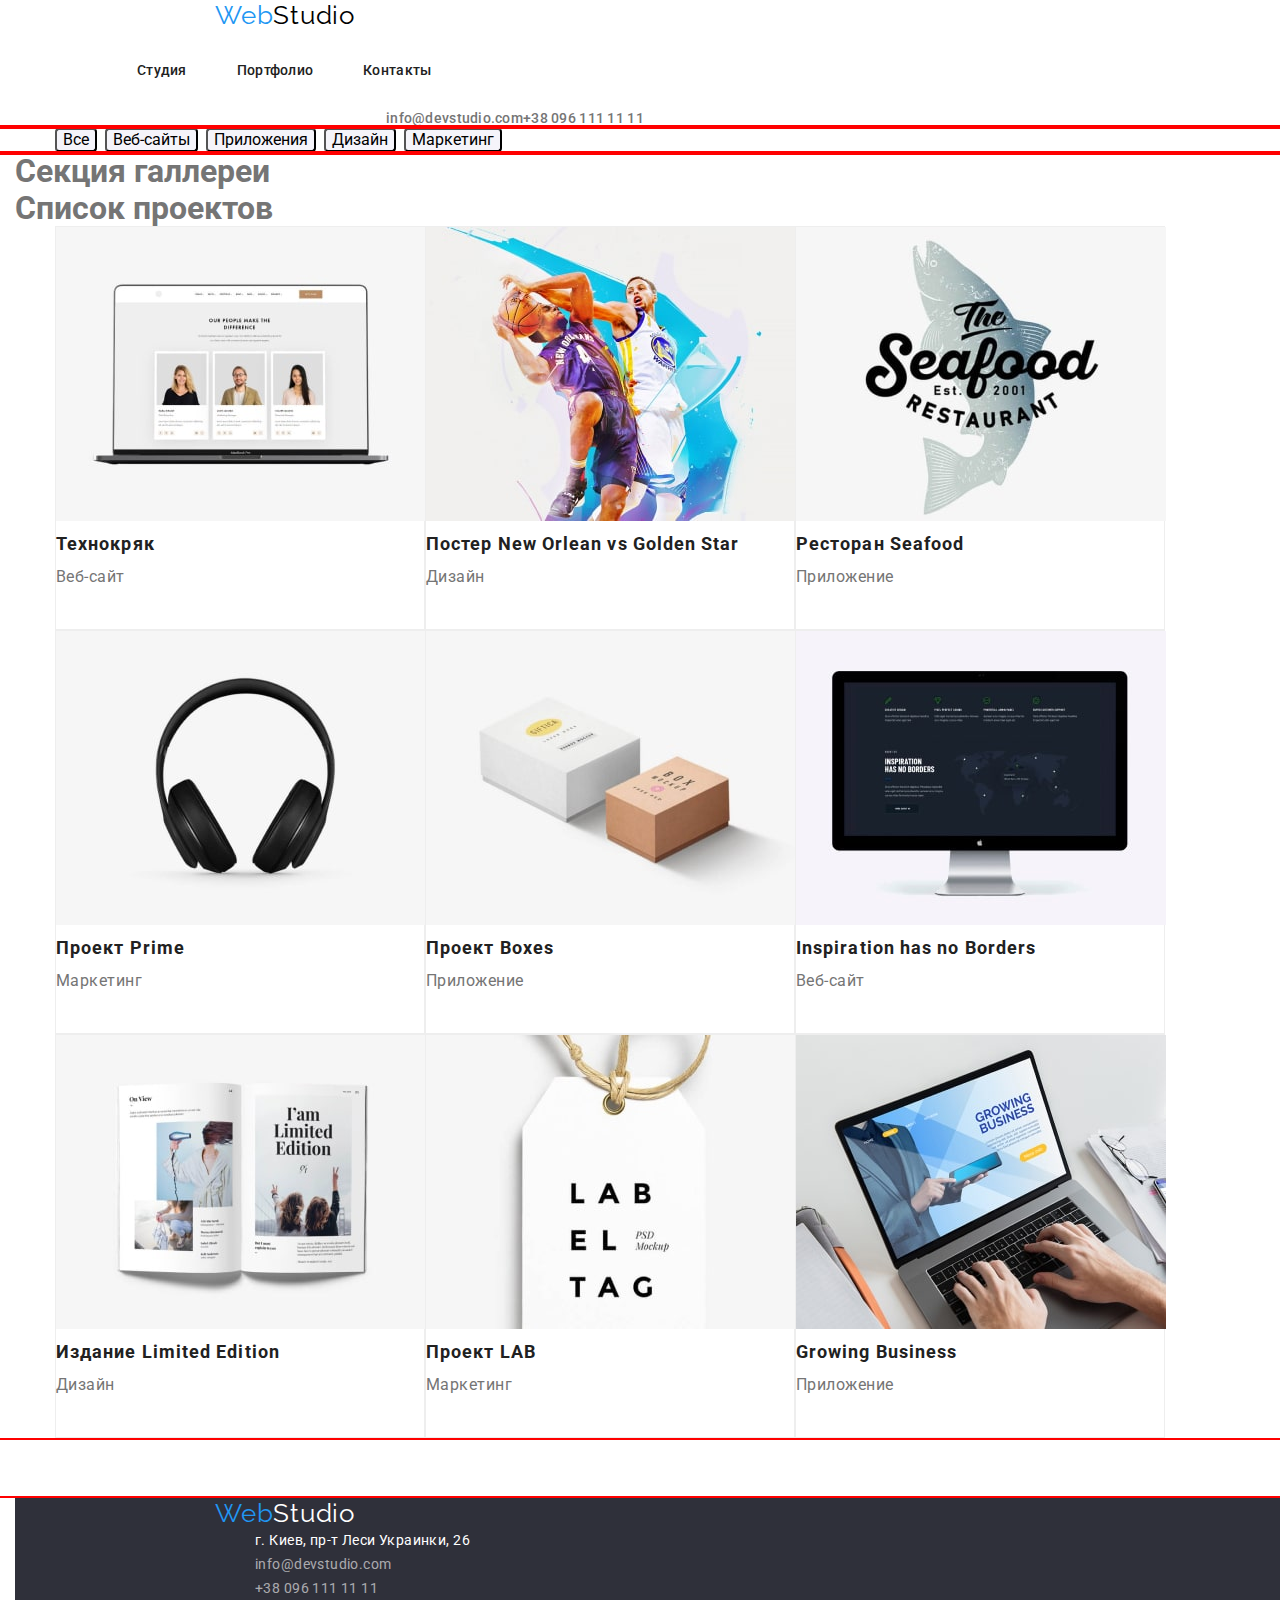
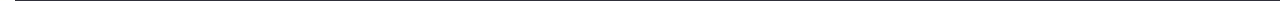
==== commit 5d15fe4e: "hw-v3" ====
--- a/portfolio.html
+++ b/portfolio.html
@@ -1,4 +1,3 @@
-<<<<<<< HEAD
 <!DOCTYPE html>
 <html lang="ru">
 <head>
@@ -9,11 +8,13 @@
     <link rel="preconnect" href="https://fonts.gstatic.com" crossorigin>
     <link href="https://fonts.googleapis.com/css2?family=Raleway:wght@700&family=Roboto:wght@400;500;700;900&display=swap"
         rel="stylesheet">
+    <link rel="stylesheet" href="./css/modern-normalize.css"/> 
     <link rel="stylesheet" href="./css/styles.css" />
     <title>Document</title>
 </head>
 <body>
     <header class="heder">
+        <div class="container">
     
         <a class="logo-web">Web<span class="logo-studio">Studio</span></a>
         <nav class="heder-nav">
@@ -30,7 +31,10 @@
     
     
     </header>
+        </div>
+       
     <main>
+         <div class="container">
         <section class="section-option">
         <ul class="option-list">
             <li class="option-item"><button class="option-btn" type="button">Все</button></li>
@@ -39,7 +43,8 @@
             <li class="option-item"><button class="option-btn" type="button">Дизайн</button></li>
             <li class="option-item"><button class="option-btn" type="button">Маркетинг</button></li>
         </ul>
-
+        </div>
+        <div class="container">
         <h1 class="section-gallery">Секция галлереи</h1>
           <h1 class="gallery-pre-title">Список проектов</h1>
           <ul class="gallery-list">
@@ -97,7 +102,9 @@
           </ul>
         </h1>
         </section>
+    </div>
     </main>
+    <div class="container">
     <footer class="footer">
     
         <a class="logo-web">Web<span class="logo-studio-footer">Studio</span></a>
@@ -109,118 +116,5 @@
         </ul>
     
     </footer>
-</body>
-=======
-<!DOCTYPE html>
-<html lang="ru">
-<head>
-    <meta charset="UTF-8">
-    <meta http-equiv="X-UA-Compatible" content="IE=edge">
-    <meta name="viewport" content="width=device-width, initial-scale=1.0">
-    <link rel="preconnect" href="https://fonts.googleapis.com">
-    <link rel="preconnect" href="https://fonts.gstatic.com" crossorigin>
-    <link href="https://fonts.googleapis.com/css2?family=Raleway:wght@700&family=Roboto:wght@400;500;700;900&display=swap"
-        rel="stylesheet">
-    <link rel="stylesheet" href="./css/styles.css" />
-    <title>Document</title>
-</head>
-<body>
-    <header class="heder">
-    
-        <a class="logo-web">Web<span class="logo-studio">Studio</span></a>
-        <nav class="heder-nav">
-            <ul class="heder-list">
-                <li class="heder-item"><a href="./index.html">Студия</a></li>
-                <li class="heder-item"><a href="./portfolio.html">Портфолио</a></li>
-                <li class="heder-item"><a href="">Контакты</a></li>
-            </ul>
-        </nav>
-        <ul class="heder-link">
-            <li class="heder-link-item"> <a href="mailto:info@devstudio.com">info@devstudio.com</a> </li>
-            <li class="heder-link-item"> <a href="tel:+380961111111">+38 096 111 11 11</a> </li>
-        </ul>
-    
-    
-    </header>
-    <main>
-        <section class="section-option">
-        <ul class="option-list">
-            <li class="option-item"><button class="option-btn" type="button">Все</button></li>
-            <li class="option-item"><button class="option-btn" type="button">Веб-сайты</button></li>
-            <li class="option-item"><button class="option-btn" type="button">Приложения</button></li>
-            <li class="option-item"><button class="option-btn" type="button">Дизайн</button></li>
-            <li class="option-item"><button class="option-btn" type="button">Маркетинг</button></li>
-        </ul>
-
-        <h1 class="section-gallery">Секция галлереи</h1>
-          <h1 class="gallery-pre-title">Список проектов</h1>
-          <ul class="gallery-list">
-              <li class="gallery-item">
-                  <img src="./images/img8.jpg" alt=""  width="370" height="294">
-                      <h2 class="gallery-title">Технокряк</h2>
-                      <p class="gallery-text">Веб-сайт</p>
-              </li>
-              <li class="gallery-item">
-                  <img src="./images/img9.jpg" alt=""  width="370" height="294">
-                      <h2 class="gallery-title">Постер New Orlean vs Golden Star</h2>
-                      <p class="gallery-text">Дизайн</p>
-              </li>
-              <li class="gallery-item">
-                  <img src="./images/img10.jpg" alt=""  width="370" height="294">
-                      <h2 class="gallery-title">Ресторан Seafood</h2>
-                      <p class="gallery-text">Приложение</p>
-              </li>
-          </ul>
-
-          <ul class="gallery-list">
-              <li class="gallery-item">
-                  <img src="./images/img11.jpg" alt=""  width="370" height="294">
-                      <h2 class="gallery-title">Проект Prime</h2>
-                      <p class="gallery-text">Маркетинг</p>
-              </li>
-              <li class="gallery-item">
-                  <img src="./images/img12.jpg" alt=""  width="370" height="294">
-                      <h2 class="gallery-title">Проект Boxes</h2>
-                      <p class="gallery-text">Приложение</p>
-              </li>
-              <li class="gallery-item">
-                  <img src="./images/img13.jpg" alt=""  width="370" height="294">
-                      <h2 class="gallery-title">Inspiration has no Borders</h2>
-                      <p class="gallery-text">Веб-сайт</p>
-              </li>
-          </ul>
-          
-          <ul class="gallery-list">
-              <li class="gallery-item">
-                  <img src="./images/img14.jpg" alt=""  width="370" height="294">
-                  <h2 class="gallery-title">Издание Limited Edition</h2>
-                  <p class="gallery-text">Дизайн</p>
-              </li>
-              <li class="gallery-item">
-                  <img src="./images/img15.jpg" alt=""  width="370" height="294">
-                  <h2 class="gallery-title">Проект LAB</h2>
-                  <p class="gallery-text">Маркетинг</p>
-              </li>
-              <li class="gallery-item">
-                  <img src="./images/img16.jpg" alt=""  width="370" height="294">
-                  <h2 class="gallery-title">Growing Business</h2>
-                  <p class="gallery-text">Приложение</p>
-              </li>
-          </ul>
-        </h1>
-        </section>
-    </main>
-    <footer class="footer">
-    
-        <a class="logo-web">Web<span class="logo-studio-footer">Studio</span></a>
-        <ul class="footer-list">
-            <li class="footer-item-maps"><a href="https://goo.gl/maps/jYuZfgV96XSUUm6t8">г. Киев, пр-т Леси Украинки, 26</a></li>
-            <li class="footer-item"><a href="mailto:info@devstudio.com" class="mail">info@devstudio.com</a></li>
-            <li class="footer-item"><a href="tel:+380961111111" class="tel">+38 096 111 11 11</a></li>
-    
-        </ul>
-    
-    </footer>
-</body>
->>>>>>> 2883ac72abbc21f9a9514050fe5323dc28b6f36c
-</html>+    </div>
+</body>--- a/css/styles.css
+++ b/css/styles.css
@@ -1,4 +1,3 @@
-<<<<<<< HEAD
 :root {
   --main-color-white-: white;
   --main-color-black-: #212121;
@@ -11,9 +10,31 @@
 a {
   color: unset;
   text-decoration: none;
+  margin: 0;
+  padding: 0;
+}
+p,
+h1,
+h2,
+h3,
+h4,
+h5,
+h6,
+ul {
+  margin-top: 0;
+  /* padding: 0; */
+  margin-bottom: 0;
 }
 ul {
   list-style: none;
+}
+.container {
+  width: 1600px;
+  padding-left: 15px;
+  padding-right: 15px;
+  margin: 0 auto;
+
+  outline: 2px solid red;
 }
 .heder {
   background: var(--main-color-white-);
@@ -24,7 +45,10 @@
   line-height: 1.19;
 
   letter-spacing: 0.03em;
-
+  margin-top: 24px;
+  margin-bottom: 25px;
+  margin-right: 93px;
+  margin-left: 200px;
   color: var(--main-color-blue-);
 }
 .logo-studio {
@@ -36,14 +60,26 @@
 
   color: black;
 }
+.logo-web-footer {
+  font-family: Raleway;
+  font-size: 26px;
+  line-height: 1.19;
+
+  letter-spacing: 0.03em;
+  color: var(--main-color-blue-);
+  margin-left: 240px;
+}
 .logo-studio-footer {
   font-family: Raleway;
   font-size: 26px;
   line-height: 1.19;
 
   letter-spacing: 0.03em;
-
-  color: var(--main-color-white-);
+  margin-top: 60px;
+  color: var(--main-color-white-);
+}
+.container-heder {
+  display: flex;
 }
 .heder-nav {
 }
@@ -53,6 +89,15 @@
   line-height: 1.14;
   letter-spacing: 0.02em;
   color: var(--main-color-black-);
+  margin: 32px;
+  margin-right: 0;
+  display: flex;
+}
+.heder-item: not(: last-child) {
+  margin-right: 50px;
+}
+.heder-item {
+  margin-left: 50px;
 }
 .heder-item:hover,
 .heder-item:focus {
@@ -63,23 +108,33 @@
   font-size: 14px;
   line-height: 1.14;
   letter-spacing: 0.02em;
+  margin-top: 32px;
+  margin-left: 331px;
+  display: flex;
+}
+.heder-link-item: {
+  margin-right: 50px;
 }
 .heder-link-item:hover,
 .heder-link-item:focus {
   color: var(--main-color-blue-);
 }
 .section-hero {
+  background-color: #2f303a;
+  height: 600px;
+  width: 1570px;
 }
 .title {
   font-weight: 900;
+  display: grid;
   font-size: 44px;
   line-height: 1.36;
   text-align: center;
   letter-spacing: 0.06em;
   text-transform: uppercase;
-
-  color: var(--main-color-white-);
-  background-color: #2f303a;
+  margin-bottom: 30px;
+  padding-top: 200px;
+  color: var(--main-color-white-);
 }
 .hero-btn {
   font-size: 16px;
@@ -94,14 +149,21 @@
   box-shadow: 0px 4px 4px rgba(0, 0, 0, 0.15);
   border-radius: 4px;
   cursor: pointer;
+  margin-left: 700px;
+  margin-right: 700px;
+  margin-bottom: 200px;
 }
 .section-desc {
 }
-.title-invis {
-}
+
 .desc-list {
+  display: flex;
+  margin-left: 200px;
+  margin-top: 94px;
+  margin-right: 200px;
 }
 .desc-item {
+  margin-right: 30px;
 }
 .desc-title {
   font-size: 14px;
@@ -120,34 +182,51 @@
 .section-aside {
 }
 .aside-title {
+  font-weight: 700;
   font-size: 36px;
   line-height: 1.16;
   text-align: center;
   letter-spacing: 0.03em;
+  margin-bottom: 50px;
+  margin-top: 94px;
 
   color: var(--main-color-black-);
 }
 .aside-list {
-}
-.aside-item {
+  margin-left: 170px;
+  display: flex;
+}
+.aside-item:not(:last-child) {
+  margin-right: 30px;
 }
 .section-team {
+  margin-top: 188px;
 }
 .team-title {
   font-size: 36px;
   line-height: 1.16;
   text-align: center;
   letter-spacing: 0.03em;
+  margin-bottom: 50px;
 
   color: var(--main-color-black-);
 }
 .team-list {
+  display: flex;
+  margin-bottom: 94px;
+  margin-left: 170px;
 }
 .team-item {
   box-shadow: 0px 1px 3px rgba(0, 0, 0, 0.12), 0px 1px 1px rgba(0, 0, 0, 0.14),
     0px 2px 1px rgba(0, 0, 0, 0.2);
   border-radius: 0px 0px 4px 4px;
 }
+.team-img {
+  margin-bottom: 30px;
+}
+.team-item:not(:last-child) {
+  margin-right: 30px;
+}
 .team-member-title {
   font-weight: 500;
   font-size: 16px;
@@ -155,6 +234,7 @@
 
   text-align: center;
   letter-spacing: 0.03em;
+  margin-bottom: 10px;
 
   color: var(--main-color-black-);
 }
@@ -164,11 +244,14 @@
 
   text-align: center;
   letter-spacing: 0.03em;
+  margin-bottom: 30px;
 }
 .footer {
   background: #2f303a;
+  margin-top: 60px;
 }
 .footer-list {
+  margin-left: 200px;
 }
 .footer-item {
   font-size: 14px;
@@ -193,15 +276,19 @@
 .section-option {
 }
 .option-list {
+  display: flex;
 }
 .option-item {
   font-weight: 500;
   font-size: 16px;
   line-height: 1.62;
-
+  border-radius: 4px;
   letter-spacing: 0.03em;
 
   color: #212121;
+}
+.option-item:not(:last-child) {
+  margin-right: 8px;
 }
 .option-item:hover,
 .option-item:focus {
@@ -226,9 +313,14 @@
 .gallery-pre-title {
 }
 .gallery-list {
+  display: flex;
 }
 .gallery-item {
   background: var(--main-color-white-);
+  width: 370px;
+  height: 404px;
+  left: 615px;
+  top: 262px;
   border: 1px solid #eeeeee;
   box-sizing: border-box;
 }
@@ -246,252 +338,3 @@
 
   letter-spacing: 0.03em;
 }
-=======
-:root {
-  --main-color-white-: white;
-  --main-color-black-: #212121;
-  --main-color-blue-: #2196f3;
-}
-body {
-  font-family: "Roboto", sans-serif;
-  color: #757575;
-}
-a {
-  color: unset;
-  text-decoration: none;
-}
-ul {
-  list-style: none;
-}
-.heder {
-  background: var(--main-color-white-);
-}
-.logo-web {
-  font-family: Raleway;
-  font-size: 26px;
-  line-height: 1.19;
-
-  letter-spacing: 0.03em;
-
-  color: var(--main-color-blue-);
-}
-.logo-studio {
-  font-family: Raleway;
-  font-size: 26px;
-  line-height: 1.19;
-
-  letter-spacing: 0.03em;
-
-  color: black;
-}
-.logo-studio-footer {
-  font-family: Raleway;
-  font-size: 26px;
-  line-height: 1.19;
-
-  letter-spacing: 0.03em;
-
-  color: var(--main-color-white-);
-}
-.heder-nav {
-}
-.heder-list {
-  font-weight: 500;
-  font-size: 14px;
-  line-height: 1.14;
-  letter-spacing: 0.02em;
-  color: var(--main-color-black-);
-}
-.heder-item:hover,
-.heder-item:focus {
-  color: var(--main-color-blue-);
-}
-.heder-link {
-  font-weight: 500;
-  font-size: 14px;
-  line-height: 1.14;
-  letter-spacing: 0.02em;
-}
-.heder-link-item:hover,
-.heder-link-item:focus {
-  color: var(--main-color-blue-);
-}
-.section-hero {
-}
-.title {
-  font-weight: 900;
-  font-size: 44px;
-  line-height: 1.36;
-  text-align: center;
-  letter-spacing: 0.06em;
-  text-transform: uppercase;
-
-  color: var(--main-color-white-);
-  background-color: #2f303a;
-}
-.hero-btn {
-  font-size: 16px;
-  line-height: 1.87;
-  display: flex;
-  align-items: center;
-  text-align: center;
-  letter-spacing: 0.06em;
-
-  color: var(--main-color-white-);
-  background: var(--main-color-blue-);
-  box-shadow: 0px 4px 4px rgba(0, 0, 0, 0.15);
-  border-radius: 4px;
-  cursor: pointer;
-}
-.section-desc {
-}
-.title-invis {
-}
-.desc-list {
-}
-.desc-item {
-}
-.desc-title {
-  font-size: 14px;
-  line-height: 1.14;
-  letter-spacing: 0.03em;
-  text-transform: uppercase;
-
-  color: var(--main-color-black-);
-}
-.desc-text {
-  font-size: 14px;
-  line-height: 1.71;
-
-  letter-spacing: 0.03em;
-}
-.section-aside {
-}
-.aside-title {
-  font-size: 36px;
-  line-height: 1.16;
-  text-align: center;
-  letter-spacing: 0.03em;
-
-  color: var(--main-color-black-);
-}
-.aside-list {
-}
-.aside-item {
-}
-.section-team {
-}
-.team-title {
-  font-size: 36px;
-  line-height: 1.16;
-  text-align: center;
-  letter-spacing: 0.03em;
-
-  color: var(--main-color-black-);
-}
-.team-list {
-}
-.team-item {
-  box-shadow: 0px 1px 3px rgba(0, 0, 0, 0.12), 0px 1px 1px rgba(0, 0, 0, 0.14),
-    0px 2px 1px rgba(0, 0, 0, 0.2);
-  border-radius: 0px 0px 4px 4px;
-}
-.team-member-title {
-  font-weight: 500;
-  font-size: 16px;
-  line-height: 1.18;
-
-  text-align: center;
-  letter-spacing: 0.03em;
-
-  color: var(--main-color-black-);
-}
-.team-text {
-  font-size: 16px;
-  line-height: 1.18;
-
-  text-align: center;
-  letter-spacing: 0.03em;
-}
-.footer {
-  background: #2f303a;
-}
-.footer-list {
-}
-.footer-item {
-  font-size: 14px;
-  line-height: 1.71;
-
-  letter-spacing: 0.03em;
-
-  color: rgba(255, 255, 255, 0.6);
-}
-.footer-item-maps {
-  font-size: 14px;
-  line-height: 1.71;
-
-  letter-spacing: 0.03em;
-
-  color: white;
-}
-.mail {
-}
-.tel {
-}
-.section-option {
-}
-.option-list {
-}
-.option-item {
-  font-weight: 500;
-  font-size: 16px;
-  line-height: 1.62;
-
-  letter-spacing: 0.03em;
-
-  color: #212121;
-}
-.option-item:hover,
-.option-item:focus {
-  color: var(--main-color-white-);
-}
-.option-btn {
-  background: #f5f4fa;
-  border-radius: 4px;
-  cursor: pointer;
-}
-.option-btn:hover,
-.option-btn:focus {
-  background: #2196f3;
-  box-shadow: 0px 3px 1px rgba(0, 0, 0, 0.1), 0px 1px 2px rgba(0, 0, 0, 0.08),
-    0px 2px 2px rgba(0, 0, 0, 0.12);
-  border-radius: 4px;
-  color: var(--main-color-white-);
-  cursor: pointer;
-}
-.section-gallery {
-}
-.gallery-pre-title {
-}
-.gallery-list {
-}
-.gallery-item {
-  background: var(--main-color-white-);
-  border: 1px solid #eeeeee;
-  box-sizing: border-box;
-}
-.gallery-title {
-  font-size: 18px;
-  line-height: 2;
-
-  letter-spacing: 0.06em;
-
-  color: var(--main-color-black-);
-}
-.gallery-text {
-  font-size: 16px;
-  line-height: 1.87;
-
-  letter-spacing: 0.03em;
-}
->>>>>>> 2883ac72abbc21f9a9514050fe5323dc28b6f36c
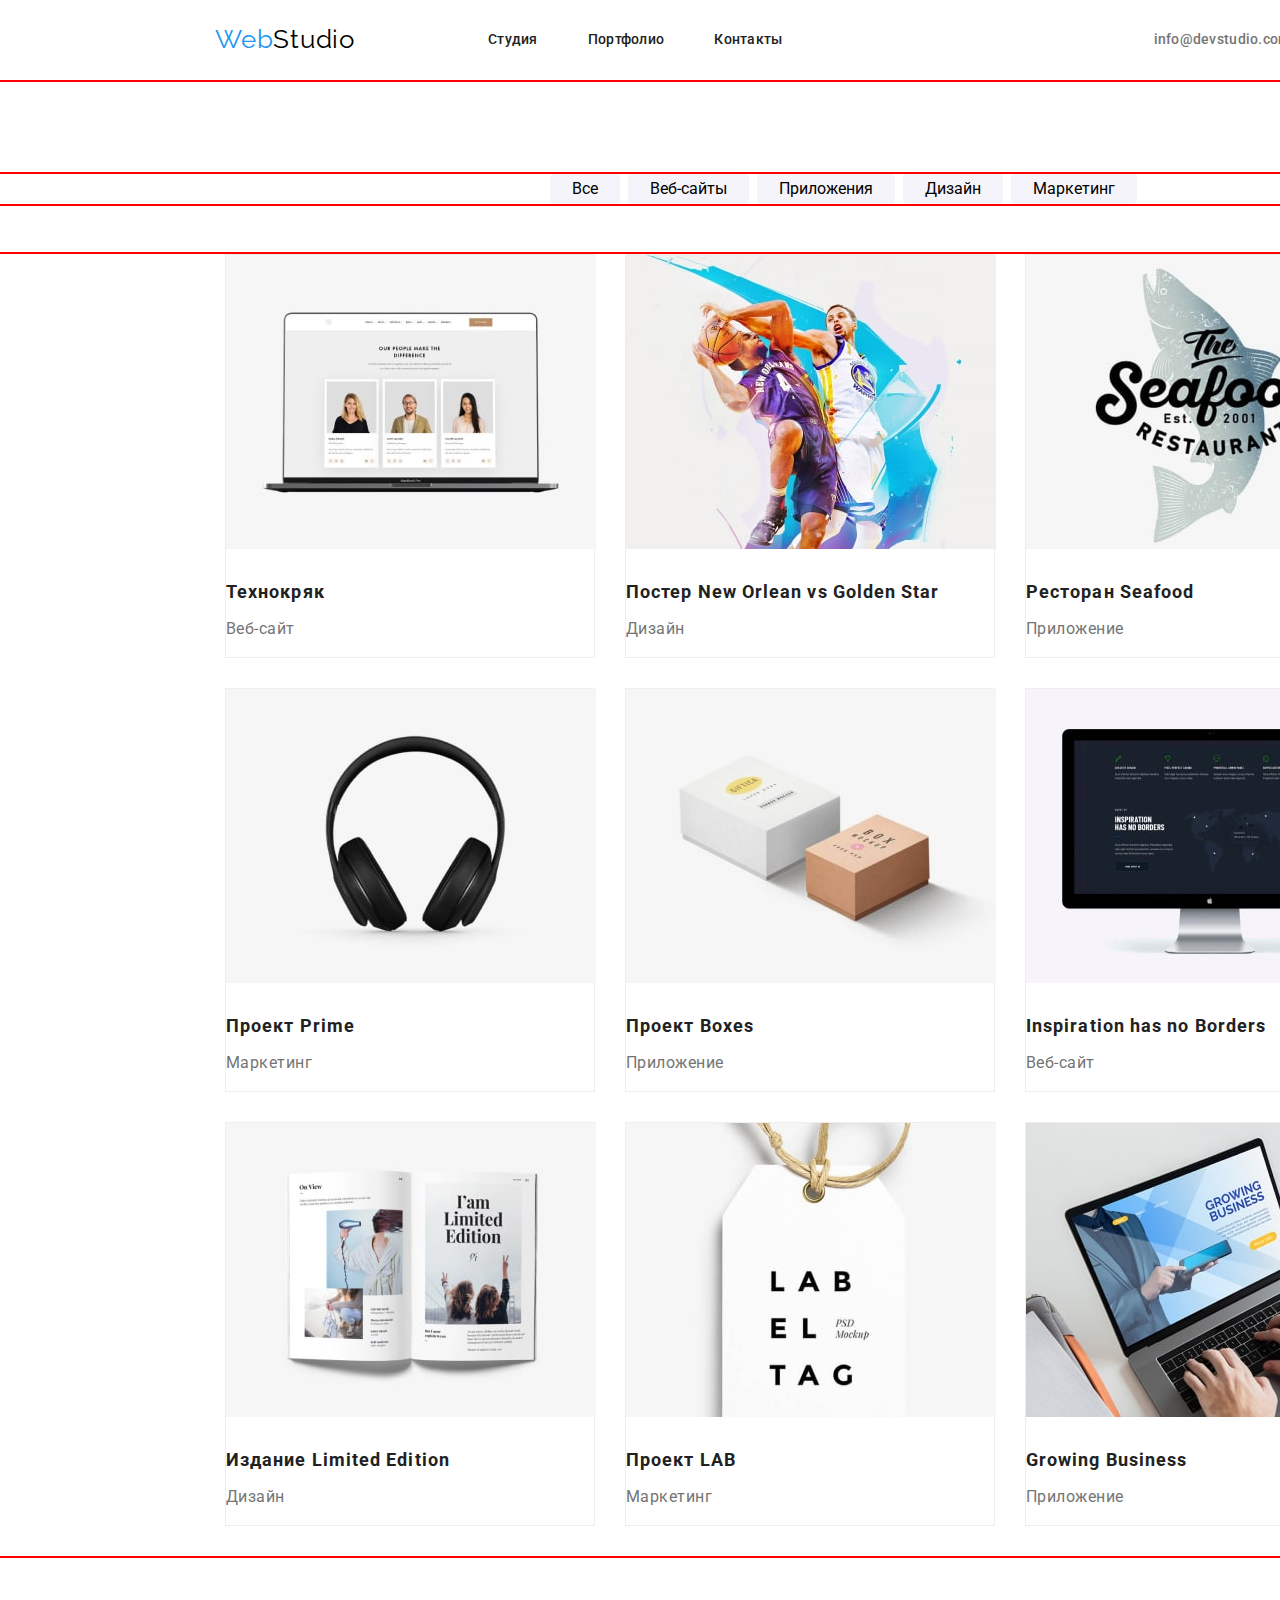
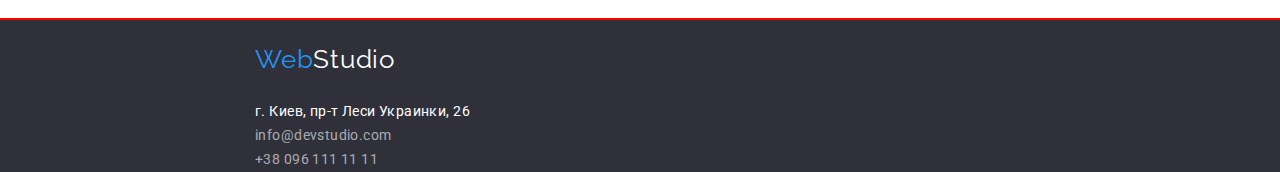
==== commit eb440594: "hw-v4" ====
--- a/portfolio.html
+++ b/portfolio.html
@@ -16,22 +16,26 @@
     <header class="heder">
         <div class="container">
     
-        <a class="logo-web">Web<span class="logo-studio">Studio</span></a>
-        <nav class="heder-nav">
-            <ul class="heder-list">
-                <li class="heder-item"><a href="./index.html">Студия</a></li>
-                <li class="heder-item"><a href="./portfolio.html">Портфолио</a></li>
-                <li class="heder-item"><a href="">Контакты</a></li>
-            </ul>
-        </nav>
-        <ul class="heder-link">
-            <li class="heder-link-item"> <a href="mailto:info@devstudio.com">info@devstudio.com</a> </li>
-            <li class="heder-link-item"> <a href="tel:+380961111111">+38 096 111 11 11</a> </li>
-        </ul>
+            <div class="container-heder">
     
+                <a href="" class="logo-web">Web<span class="logo-studio">Studio</span></a>
+                <nav class="heder-nav">
+                    <ul class="heder-list">
+                        <li class="heder-item"><a href="./index.html">Студия</a></li>
+                        <li class="heder-item"><a href="./portfolio.html">Портфолио</a></li>
+                        <li class="heder-item"><a href="">Контакты</a></li>
+                    </ul>
+                </nav>
+                <ul class="heder-link">
+                    <li class="heder-item"> <a href="mailto:info@devstudio.com"
+                            class="heder-link-item">info@devstudio.com</a> </li>
+                    <li class="heder-item"> <a href="tel:+380961111111" class="heder-link-item">+380961111111</a> </li>
+                </ul>
+            </div>
     
+        </div>
     </header>
-        </div>
+
        
     <main>
          <div class="container">
@@ -43,9 +47,12 @@
             <li class="option-item"><button class="option-btn" type="button">Дизайн</button></li>
             <li class="option-item"><button class="option-btn" type="button">Маркетинг</button></li>
         </ul>
-        </div>
+       
+    </section> 
+</div>
         <div class="container">
-        <h1 class="section-gallery">Секция галлереи</h1>
+
+        <section class="section-gallery">
           <h1 class="gallery-pre-title">Список проектов</h1>
           <ul class="gallery-list">
               <li class="gallery-item">
@@ -100,21 +107,19 @@
                   <p class="gallery-text">Приложение</p>
               </li>
           </ul>
-        </h1>
         </section>
     </div>
     </main>
-    <div class="container">
     <footer class="footer">
+        <div class="container">
+            <a href="" class="logo web-footer">Web<span class="logo-studio-footer">Studio</span></a>
+            <ul class="footer-list">
+                <li class="footer-item-maps"><a href="https://goo.gl/maps/jYuZfgV96XSUUm6t8">г. Киев, пр-т Леси Украинки,
+                        26</a></li>
+                <li class="footer-item"><a href="mailto:info@devstudio.com" class="mail">info@devstudio.com</a></li>
+                <li class="footer-item"><a href="tel:+380961111111" class="tel">+38 096 111 11 11</a></li>
     
-        <a class="logo-web">Web<span class="logo-studio-footer">Studio</span></a>
-        <ul class="footer-list">
-            <li class="footer-item-maps"><a href="https://goo.gl/maps/jYuZfgV96XSUUm6t8">г. Киев, пр-т Леси Украинки, 26</a></li>
-            <li class="footer-item"><a href="mailto:info@devstudio.com" class="mail">info@devstudio.com</a></li>
-            <li class="footer-item"><a href="tel:+380961111111" class="tel">+38 096 111 11 11</a></li>
-    
-        </ul>
-    
+            </ul>
+        </div>
     </footer>
-    </div>
 </body>--- a/css/styles.css
+++ b/css/styles.css
@@ -12,6 +12,9 @@
   text-decoration: none;
   margin: 0;
   padding: 0;
+}
+button {
+  border: 0;
 }
 p,
 h1,
@@ -28,6 +31,7 @@
 ul {
   list-style: none;
 }
+
 .container {
   width: 1600px;
   padding-left: 15px;
@@ -60,14 +64,22 @@
 
   color: black;
 }
-.logo-web-footer {
+.logo {
   font-family: Raleway;
   font-size: 26px;
   line-height: 1.19;
 
   letter-spacing: 0.03em;
   color: var(--main-color-blue-);
+  margin-bottom: 25px;
+  margin-top: 24px;
+  justify-content: center;
+  align-items: center;
+  display: inline-block;
   margin-left: 240px;
+}
+.wed-footer {
+  margin-top: 60px;
 }
 .logo-studio-footer {
   font-family: Raleway;
@@ -89,15 +101,14 @@
   line-height: 1.14;
   letter-spacing: 0.02em;
   color: var(--main-color-black-);
-  margin: 32px;
+  margin-top: 32px;
   margin-right: 0;
   display: flex;
 }
-.heder-item: not(: last-child) {
+.heder-item:not(:last-child) {
   margin-right: 50px;
 }
 .heder-item {
-  margin-left: 50px;
 }
 .heder-item:hover,
 .heder-item:focus {
@@ -112,7 +123,7 @@
   margin-left: 331px;
   display: flex;
 }
-.heder-link-item: {
+.heder-link-item {
   margin-right: 50px;
 }
 .heder-link-item:hover,
@@ -143,6 +154,8 @@
   align-items: center;
   text-align: center;
   letter-spacing: 0.06em;
+  weight: 200px;
+  height: 50px;
 
   color: var(--main-color-white-);
   background: var(--main-color-blue-);
@@ -248,7 +261,6 @@
 }
 .footer {
   background: #2f303a;
-  margin-top: 60px;
 }
 .footer-list {
   margin-left: 200px;
@@ -274,9 +286,13 @@
 .tel {
 }
 .section-option {
+  margin-bottom: 50px;
 }
 .option-list {
   display: flex;
+  margin-left: 495px;
+  margin-bottom: 50px;
+  margin-top: 94px;
 }
 .option-item {
   font-weight: 500;
@@ -298,6 +314,10 @@
   background: #f5f4fa;
   border-radius: 4px;
   cursor: pointer;
+  padding-top: 6px;
+  padding-bottom: 6px;
+  padding-left: 22px;
+  padding-right: 22px;
 }
 .option-btn:hover,
 .option-btn:focus {
@@ -309,11 +329,16 @@
   cursor: pointer;
 }
 .section-gallery {
+  /* display: none; */
+  margin-bottom: 64px;
 }
 .gallery-pre-title {
+  display: none;
 }
 .gallery-list {
   display: flex;
+  margin-left: 170px;
+  /* margin-bottom: 94px; */
 }
 .gallery-item {
   background: var(--main-color-white-);
@@ -323,12 +348,18 @@
   top: 262px;
   border: 1px solid #eeeeee;
   box-sizing: border-box;
-}
+  margin-right: 30px;
+}
+.gallery-item:nth-child(6n + 1) {
+  margin-bottom: 30px;
+}
+
 .gallery-title {
   font-size: 18px;
   line-height: 2;
 
   letter-spacing: 0.06em;
+  margin-top: 20px;
 
   color: var(--main-color-black-);
 }
@@ -337,4 +368,5 @@
   line-height: 1.87;
 
   letter-spacing: 0.03em;
-}
+  margin-top: 4px;
+}
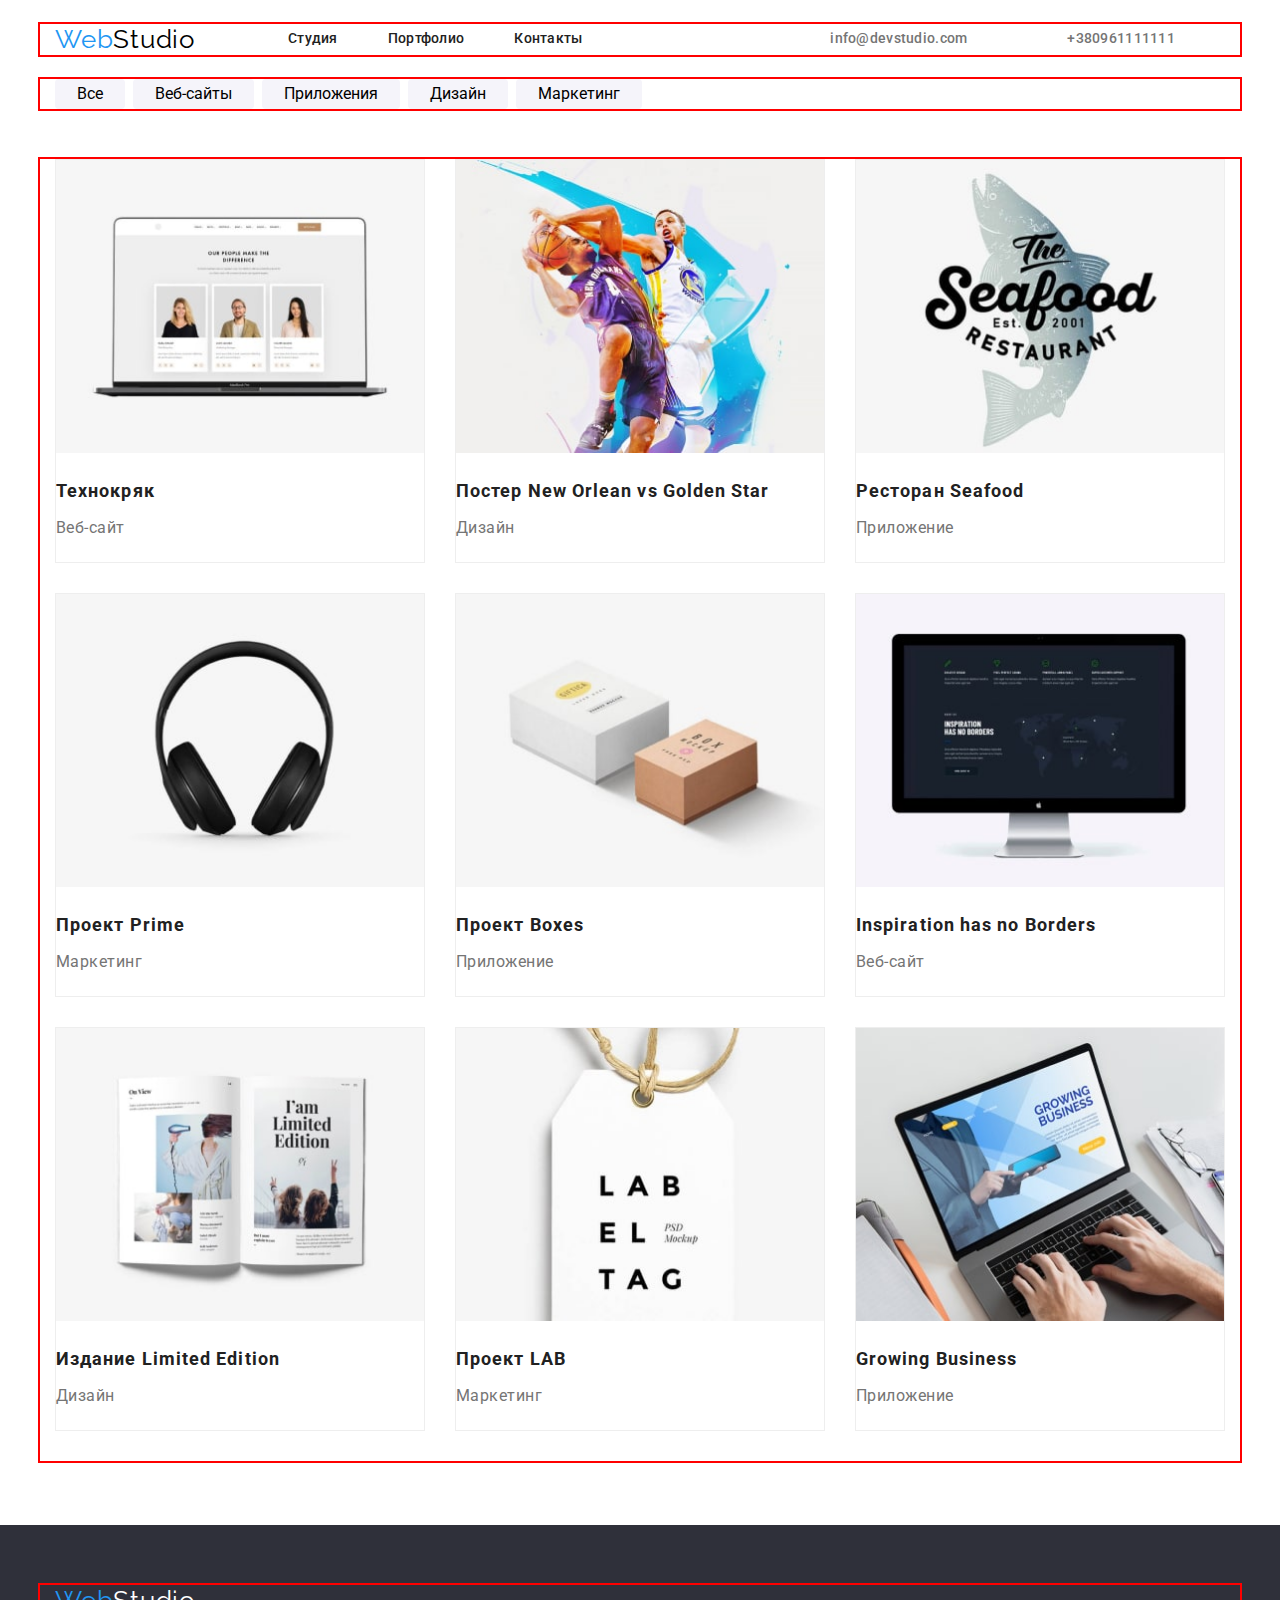
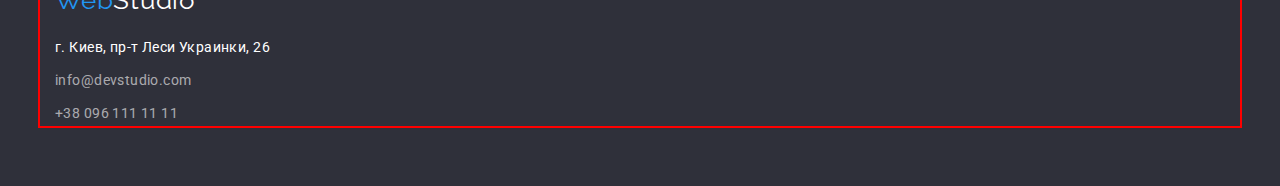
==== commit f2f696fe: "hw-v6" ====
--- a/portfolio.html
+++ b/portfolio.html
@@ -38,8 +38,9 @@
 
        
     <main>
-         <div class="container">
-        <section class="section-option">
+        
+    <section class="section-option">
+        <div class="container">
         <ul class="option-list">
             <li class="option-item"><button class="option-btn" type="button">Все</button></li>
             <li class="option-item"><button class="option-btn" type="button">Веб-сайты</button></li>
@@ -47,14 +48,15 @@
             <li class="option-item"><button class="option-btn" type="button">Дизайн</button></li>
             <li class="option-item"><button class="option-btn" type="button">Маркетинг</button></li>
         </ul>
-       
+        </div>    
     </section> 
-</div>
-        <div class="container">
 
         <section class="section-gallery">
+
+        <div class="container">
           <h1 class="gallery-pre-title">Список проектов</h1>
           <ul class="gallery-list">
+              <div class="gallery-box">
               <li class="gallery-item">
                   <img src="./images/img8.jpg" alt=""  width="370" height="294">
                       <h2 class="gallery-title">Технокряк</h2>
@@ -70,9 +72,9 @@
                       <h2 class="gallery-title">Ресторан Seafood</h2>
                       <p class="gallery-text">Приложение</p>
               </li>
-          </ul>
-
-          <ul class="gallery-list">
+            </div>
+           
+        <div class="gallery-box">
               <li class="gallery-item">
                   <img src="./images/img11.jpg" alt=""  width="370" height="294">
                       <h2 class="gallery-title">Проект Prime</h2>
@@ -88,9 +90,9 @@
                       <h2 class="gallery-title">Inspiration has no Borders</h2>
                       <p class="gallery-text">Веб-сайт</p>
               </li>
-          </ul>
-          
-          <ul class="gallery-list">
+          </div>
+        <div class="gallery-box">
+         
               <li class="gallery-item">
                   <img src="./images/img14.jpg" alt=""  width="370" height="294">
                   <h2 class="gallery-title">Издание Limited Edition</h2>
@@ -106,15 +108,17 @@
                   <h2 class="gallery-title">Growing Business</h2>
                   <p class="gallery-text">Приложение</p>
               </li>
+            </div>
           </ul>
-        </section>
-    </div>
+        
+       </div>
+     </section>
     </main>
     <footer class="footer">
         <div class="container">
             <a href="" class="logo web-footer">Web<span class="logo-studio-footer">Studio</span></a>
             <ul class="footer-list">
-                <li class="footer-item-maps"><a href="https://goo.gl/maps/jYuZfgV96XSUUm6t8">г. Киев, пр-т Леси Украинки,
+                <li class="footer-item maps"><a href="https://goo.gl/maps/jYuZfgV96XSUUm6t8">г. Киев, пр-т Леси Украинки,
                         26</a></li>
                 <li class="footer-item"><a href="mailto:info@devstudio.com" class="mail">info@devstudio.com</a></li>
                 <li class="footer-item"><a href="tel:+380961111111" class="tel">+38 096 111 11 11</a></li>
--- a/css/styles.css
+++ b/css/styles.css
@@ -25,15 +25,19 @@
 h6,
 ul {
   margin-top: 0;
-  /* padding: 0; */
+  padding: 0;
   margin-bottom: 0;
 }
 ul {
   list-style: none;
 }
-
+img {
+  display: block;
+  max-width: 100%;
+  height: auto;
+}
 .container {
-  width: 1600px;
+  width: 1200px;
   padding-left: 15px;
   padding-right: 15px;
   margin: 0 auto;
@@ -42,6 +46,7 @@
 }
 .heder {
   background: var(--main-color-white-);
+  padding: 24px 0;
 }
 .logo-web {
   font-family: Raleway;
@@ -49,10 +54,7 @@
   line-height: 1.19;
 
   letter-spacing: 0.03em;
-  margin-top: 24px;
-  margin-bottom: 25px;
   margin-right: 93px;
-  margin-left: 200px;
   color: var(--main-color-blue-);
 }
 .logo-studio {
@@ -71,12 +73,10 @@
 
   letter-spacing: 0.03em;
   color: var(--main-color-blue-);
-  margin-bottom: 25px;
-  margin-top: 24px;
+  margin-bottom: 20px;
   justify-content: center;
   align-items: center;
   display: inline-block;
-  margin-left: 240px;
 }
 .wed-footer {
   margin-top: 60px;
@@ -91,6 +91,7 @@
   color: var(--main-color-white-);
 }
 .container-heder {
+  align-items: center;
   display: flex;
 }
 .heder-nav {
@@ -101,8 +102,6 @@
   line-height: 1.14;
   letter-spacing: 0.02em;
   color: var(--main-color-black-);
-  margin-top: 32px;
-  margin-right: 0;
   display: flex;
 }
 .heder-item:not(:last-child) {
@@ -119,8 +118,7 @@
   font-size: 14px;
   line-height: 1.14;
   letter-spacing: 0.02em;
-  margin-top: 32px;
-  margin-left: 331px;
+  margin-left: auto;
   display: flex;
 }
 .heder-link-item {
@@ -132,19 +130,20 @@
 }
 .section-hero {
   background-color: #2f303a;
-  height: 600px;
-  width: 1570px;
+  text-align: center;
+  padding-top: 200px;
+  padding-bottom: 200px;
 }
 .title {
   font-weight: 900;
-  display: grid;
+
   font-size: 44px;
   line-height: 1.36;
   text-align: center;
   letter-spacing: 0.06em;
   text-transform: uppercase;
   margin-bottom: 30px;
-  padding-top: 200px;
+
   color: var(--main-color-white-);
 }
 .hero-btn {
@@ -156,26 +155,26 @@
   letter-spacing: 0.06em;
   weight: 200px;
   height: 50px;
+  margin-left: auto;
+  margin-right: auto;
 
   color: var(--main-color-white-);
   background: var(--main-color-blue-);
   box-shadow: 0px 4px 4px rgba(0, 0, 0, 0.15);
   border-radius: 4px;
   cursor: pointer;
-  margin-left: 700px;
-  margin-right: 700px;
-  margin-bottom: 200px;
 }
 .section-desc {
-}
-
+  padding-bottom: 94px;
+  padding-top: 94px;
+}
+.section-title {
+  display: none;
+}
 .desc-list {
   display: flex;
-  margin-left: 200px;
-  margin-top: 94px;
-  margin-right: 200px;
-}
-.desc-item {
+}
+.desc-item:not(:last-child) {
   margin-right: 30px;
 }
 .desc-title {
@@ -183,7 +182,7 @@
   line-height: 1.14;
   letter-spacing: 0.03em;
   text-transform: uppercase;
-
+  margin-bottom: 10px;
   color: var(--main-color-black-);
 }
 .desc-text {
@@ -201,19 +200,19 @@
   text-align: center;
   letter-spacing: 0.03em;
   margin-bottom: 50px;
-  margin-top: 94px;
 
   color: var(--main-color-black-);
 }
 .aside-list {
-  margin-left: 170px;
   display: flex;
 }
 .aside-item:not(:last-child) {
   margin-right: 30px;
 }
 .section-team {
-  margin-top: 188px;
+  padding-top: 94px;
+  padding-bottom: 94px;
+  background: #f5f4fa;
 }
 .team-title {
   font-size: 36px;
@@ -226,8 +225,6 @@
 }
 .team-list {
   display: flex;
-  margin-bottom: 94px;
-  margin-left: 170px;
 }
 .team-item {
   box-shadow: 0px 1px 3px rgba(0, 0, 0, 0.12), 0px 1px 1px rgba(0, 0, 0, 0.14),
@@ -235,11 +232,14 @@
   border-radius: 0px 0px 4px 4px;
 }
 .team-img {
-  margin-bottom: 30px;
 }
 .team-item:not(:last-child) {
   margin-right: 30px;
 }
+.name-team {
+  padding-top: 30px;
+  padding-bottom: 30px;
+}
 .team-member-title {
   font-weight: 500;
   font-size: 16px;
@@ -257,13 +257,16 @@
 
   text-align: center;
   letter-spacing: 0.03em;
-  margin-bottom: 30px;
 }
 .footer {
   background: #2f303a;
+  padding-top: 60px;
+  padding-bottom: 60px;
 }
 .footer-list {
-  margin-left: 200px;
+}
+.footer-item:not(:last-child) {
+  padding-bottom: 9px;
 }
 .footer-item {
   font-size: 14px;
@@ -273,7 +276,7 @@
 
   color: rgba(255, 255, 255, 0.6);
 }
-.footer-item-maps {
+.maps {
   font-size: 14px;
   line-height: 1.71;
 
@@ -290,9 +293,6 @@
 }
 .option-list {
   display: flex;
-  margin-left: 495px;
-  margin-bottom: 50px;
-  margin-top: 94px;
 }
 .option-item {
   font-weight: 500;
@@ -336,9 +336,10 @@
   display: none;
 }
 .gallery-list {
-  display: flex;
-  margin-left: 170px;
-  /* margin-bottom: 94px; */
+  /* display: flex; */
+}
+.gallery-box {
+  display: flex;
 }
 .gallery-item {
   background: var(--main-color-white-);
@@ -350,10 +351,12 @@
   box-sizing: border-box;
   margin-right: 30px;
 }
+.gallery-item:nth-child(3n + 3) {
+  margin-right: 0;
+}
 .gallery-item:nth-child(6n + 1) {
   margin-bottom: 30px;
 }
-
 .gallery-title {
   font-size: 18px;
   line-height: 2;
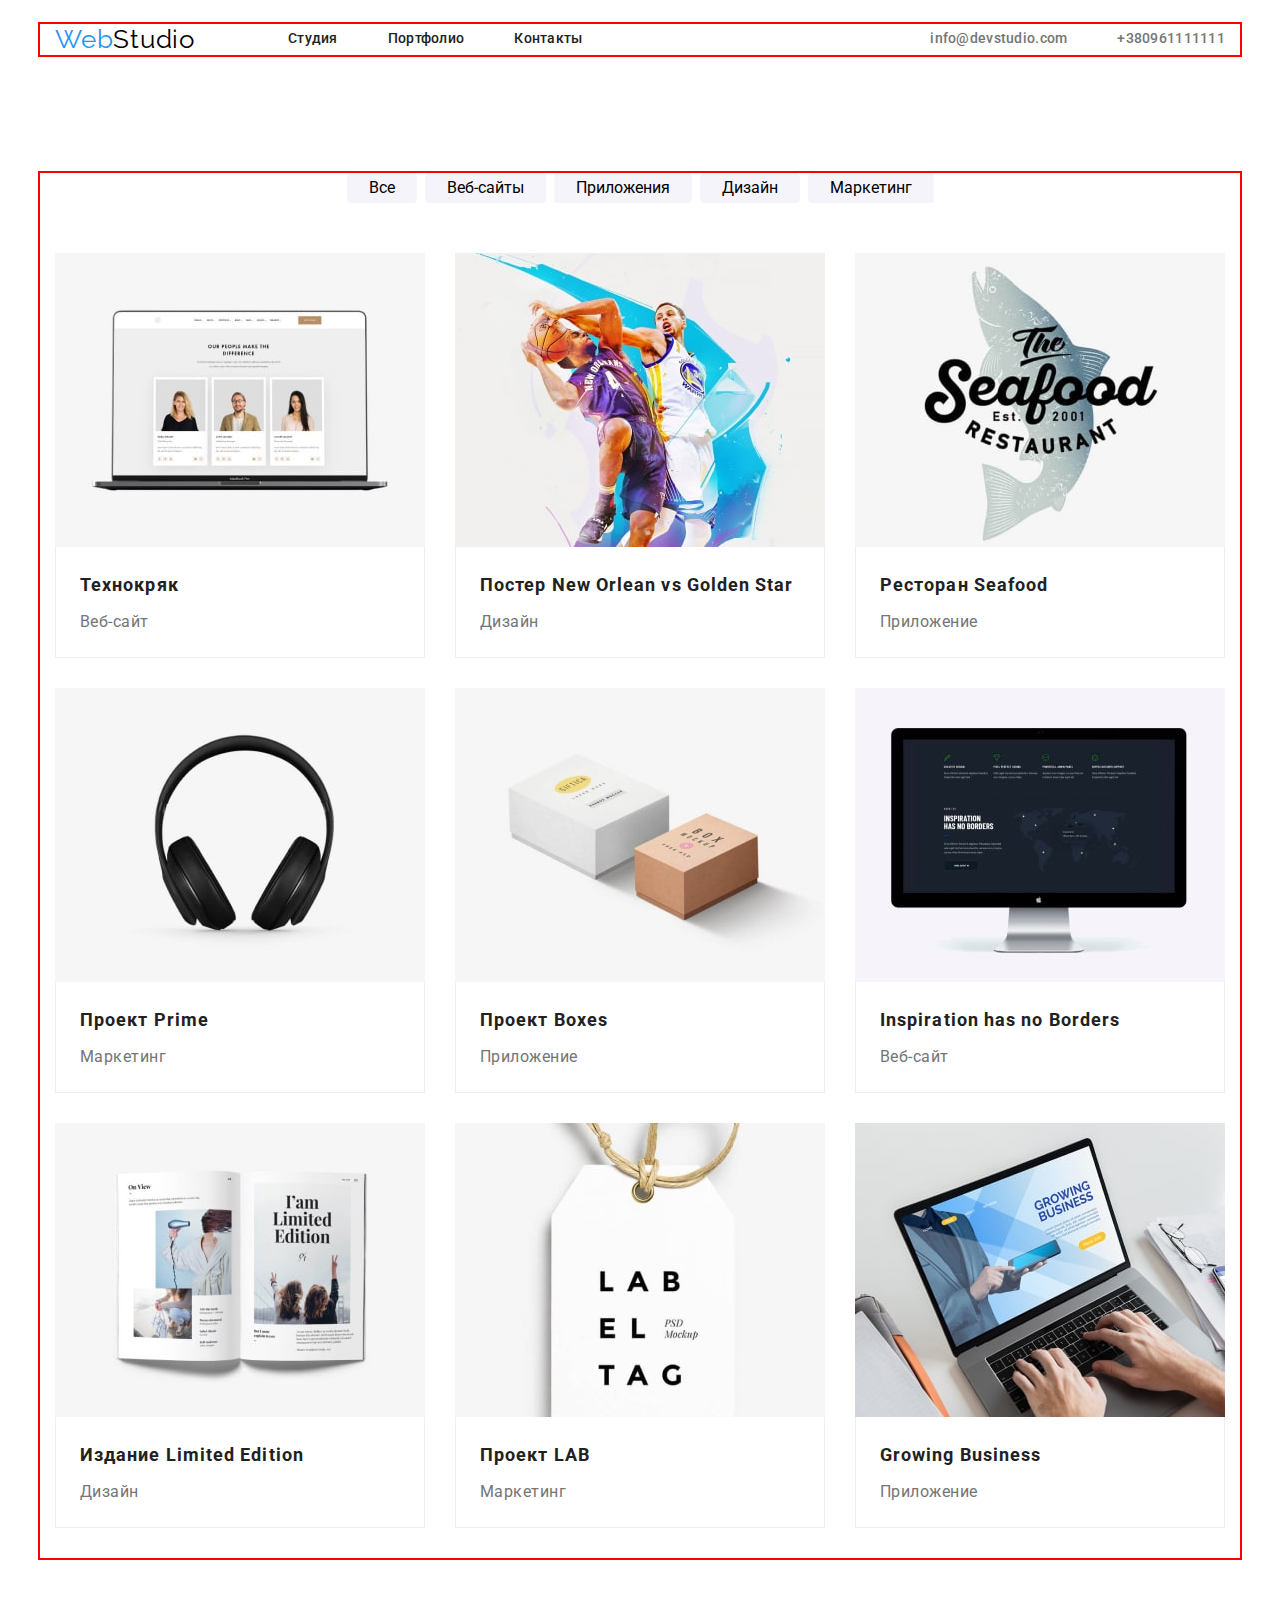
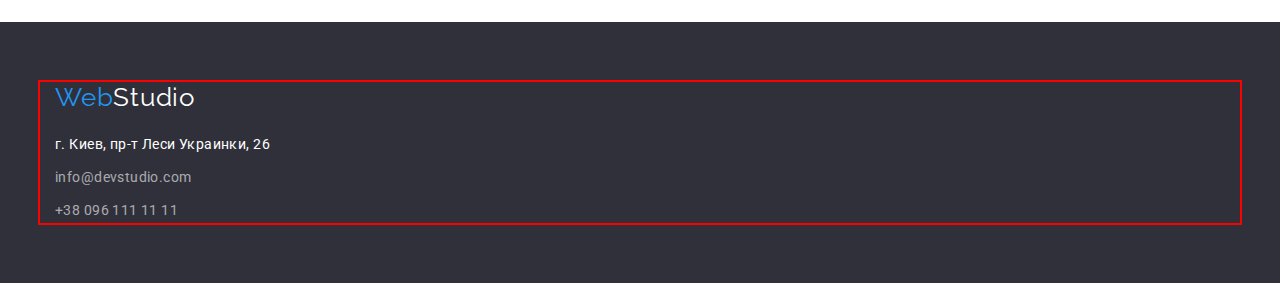
==== commit 59280c03: "hw-v8" ====
--- a/portfolio.html
+++ b/portfolio.html
@@ -39,76 +39,89 @@
        
     <main>
         
-    <section class="section-option">
-        <div class="container">
+    <section class="section">
+     <div class="container">
+        <h1 class="gallery-pre-title">Список проектов</h1>
         <ul class="option-list">
             <li class="option-item"><button class="option-btn" type="button">Все</button></li>
             <li class="option-item"><button class="option-btn" type="button">Веб-сайты</button></li>
             <li class="option-item"><button class="option-btn" type="button">Приложения</button></li>
             <li class="option-item"><button class="option-btn" type="button">Дизайн</button></li>
             <li class="option-item"><button class="option-btn" type="button">Маркетинг</button></li>
-        </ul>
-        </div>    
-    </section> 
+        </ul> 
+        
+        
+    <ul class="gallery-list">
 
-        <section class="section-gallery">
-
-        <div class="container">
-          <h1 class="gallery-pre-title">Список проектов</h1>
-          <ul class="gallery-list">
-              <div class="gallery-box">
               <li class="gallery-item">
                   <img src="./images/img8.jpg" alt=""  width="370" height="294">
-                      <h2 class="gallery-title">Технокряк</h2>
+                 <div class="gallery-box">
+                  <h2 class="gallery-title">Технокряк</h2>
                       <p class="gallery-text">Веб-сайт</p>
+                 </div> 
               </li>
               <li class="gallery-item">
                   <img src="./images/img9.jpg" alt=""  width="370" height="294">
-                      <h2 class="gallery-title">Постер New Orlean vs Golden Star</h2>
+             <div class="gallery-box">   
+               <h2 class="gallery-title">Постер New Orlean vs Golden Star</h2>
                       <p class="gallery-text">Дизайн</p>
+                    </div>
               </li>
               <li class="gallery-item">
                   <img src="./images/img10.jpg" alt=""  width="370" height="294">
-                      <h2 class="gallery-title">Ресторан Seafood</h2>
+                 <div class="gallery-box">    
+                 <h2 class="gallery-title">Ресторан Seafood</h2>
                       <p class="gallery-text">Приложение</p>
+                    </div>
               </li>
-            </div>
+            
            
-        <div class="gallery-box">
+       
               <li class="gallery-item">
                   <img src="./images/img11.jpg" alt=""  width="370" height="294">
-                      <h2 class="gallery-title">Проект Prime</h2>
+                 <div class="gallery-box">    
+                 <h2 class="gallery-title">Проект Prime</h2>
                       <p class="gallery-text">Маркетинг</p>
+                    </div>
               </li>
               <li class="gallery-item">
                   <img src="./images/img12.jpg" alt=""  width="370" height="294">
-                      <h2 class="gallery-title">Проект Boxes</h2>
+                 <div class="gallery-box">    
+                 <h2 class="gallery-title">Проект Boxes</h2>
                       <p class="gallery-text">Приложение</p>
+                    </div>
               </li>
               <li class="gallery-item">
                   <img src="./images/img13.jpg" alt=""  width="370" height="294">
-                      <h2 class="gallery-title">Inspiration has no Borders</h2>
+                 <div class="gallery-box">    
+                 <h2 class="gallery-title">Inspiration has no Borders</h2>
                       <p class="gallery-text">Веб-сайт</p>
+                    </div>
               </li>
-          </div>
-        <div class="gallery-box">
          
+       
               <li class="gallery-item">
                   <img src="./images/img14.jpg" alt=""  width="370" height="294">
+                 <div class="gallery-box">
                   <h2 class="gallery-title">Издание Limited Edition</h2>
                   <p class="gallery-text">Дизайн</p>
+                </div>
               </li>
               <li class="gallery-item">
                   <img src="./images/img15.jpg" alt=""  width="370" height="294">
+                 <div class="gallery-box">
                   <h2 class="gallery-title">Проект LAB</h2>
                   <p class="gallery-text">Маркетинг</p>
+                </div>
               </li>
               <li class="gallery-item">
                   <img src="./images/img16.jpg" alt=""  width="370" height="294">
+                 <div class="gallery-box">
                   <h2 class="gallery-title">Growing Business</h2>
                   <p class="gallery-text">Приложение</p>
+                </div>
               </li>
-            </div>
+            
           </ul>
         
        </div>
--- a/css/styles.css
+++ b/css/styles.css
@@ -47,6 +47,7 @@
 .heder {
   background: var(--main-color-white-);
   padding: 24px 0;
+  border-bottom: 1px;
 }
 .logo-web {
   font-family: Raleway;
@@ -122,7 +123,6 @@
   display: flex;
 }
 .heder-link-item {
-  margin-right: 50px;
 }
 .heder-link-item:hover,
 .heder-link-item:focus {
@@ -164,12 +164,21 @@
   border-radius: 4px;
   cursor: pointer;
 }
-.section-desc {
+.section {
   padding-bottom: 94px;
   padding-top: 94px;
 }
 .section-title {
-  display: none;
+  position: absolute;
+  width: 1px;
+  height: 1px;
+  margin: -1px;
+  border: 0;
+  padding: 0;
+  white-space: nowrap;
+  clip-path: inset(100%);
+  clip: rect(0 0 0 0);
+  overflow: hidden;
 }
 .desc-list {
   display: flex;
@@ -192,6 +201,7 @@
   letter-spacing: 0.03em;
 }
 .section-aside {
+  padding-top: 0;
 }
 .aside-title {
   font-weight: 700;
@@ -210,8 +220,6 @@
   margin-right: 30px;
 }
 .section-team {
-  padding-top: 94px;
-  padding-bottom: 94px;
   background: #f5f4fa;
 }
 .team-title {
@@ -266,7 +274,7 @@
 .footer-list {
 }
 .footer-item:not(:last-child) {
-  padding-bottom: 9px;
+  margin-bottom: 9px;
 }
 .footer-item {
   font-size: 14px;
@@ -288,11 +296,11 @@
 }
 .tel {
 }
-.section-option {
+
+.option-list {
+  display: flex;
+  justify-content: center;
   margin-bottom: 50px;
-}
-.option-list {
-  display: flex;
 }
 .option-item {
   font-weight: 500;
@@ -333,36 +341,42 @@
   margin-bottom: 64px;
 }
 .gallery-pre-title {
-  display: none;
+  position: absolute;
+  width: 1px;
+  height: 1px;
+  margin: -1px;
+  border: 0;
+  padding: 0;
+  white-space: nowrap;
+  clip-path: inset(100%);
+  clip: rect(0 0 0 0);
+  overflow: hidden;
 }
 .gallery-list {
-  /* display: flex; */
-}
-.gallery-box {
-  display: flex;
+  display: flex;
+  flex-wrap: wrap;
+  margin-right: -30px;
+  margin-bottom: -30px;
 }
 .gallery-item {
   background: var(--main-color-white-);
-  width: 370px;
-  height: 404px;
-  left: 615px;
-  top: 262px;
-  border: 1px solid #eeeeee;
-  box-sizing: border-box;
   margin-right: 30px;
-}
-.gallery-item:nth-child(3n + 3) {
-  margin-right: 0;
-}
-.gallery-item:nth-child(6n + 1) {
   margin-bottom: 30px;
+}
+.gallery-box {
+  padding-top: 20px;
+  padding-bottom: 20px;
+  padding-left: 24px;
+  padding-right: 24px;
+  border-left: 1px solid #eeeeee;
+  border-right: 1px solid #eeeeee;
+  border-bottom: 1px solid #eeeeee;
 }
 .gallery-title {
   font-size: 18px;
   line-height: 2;
 
   letter-spacing: 0.06em;
-  margin-top: 20px;
 
   color: var(--main-color-black-);
 }
